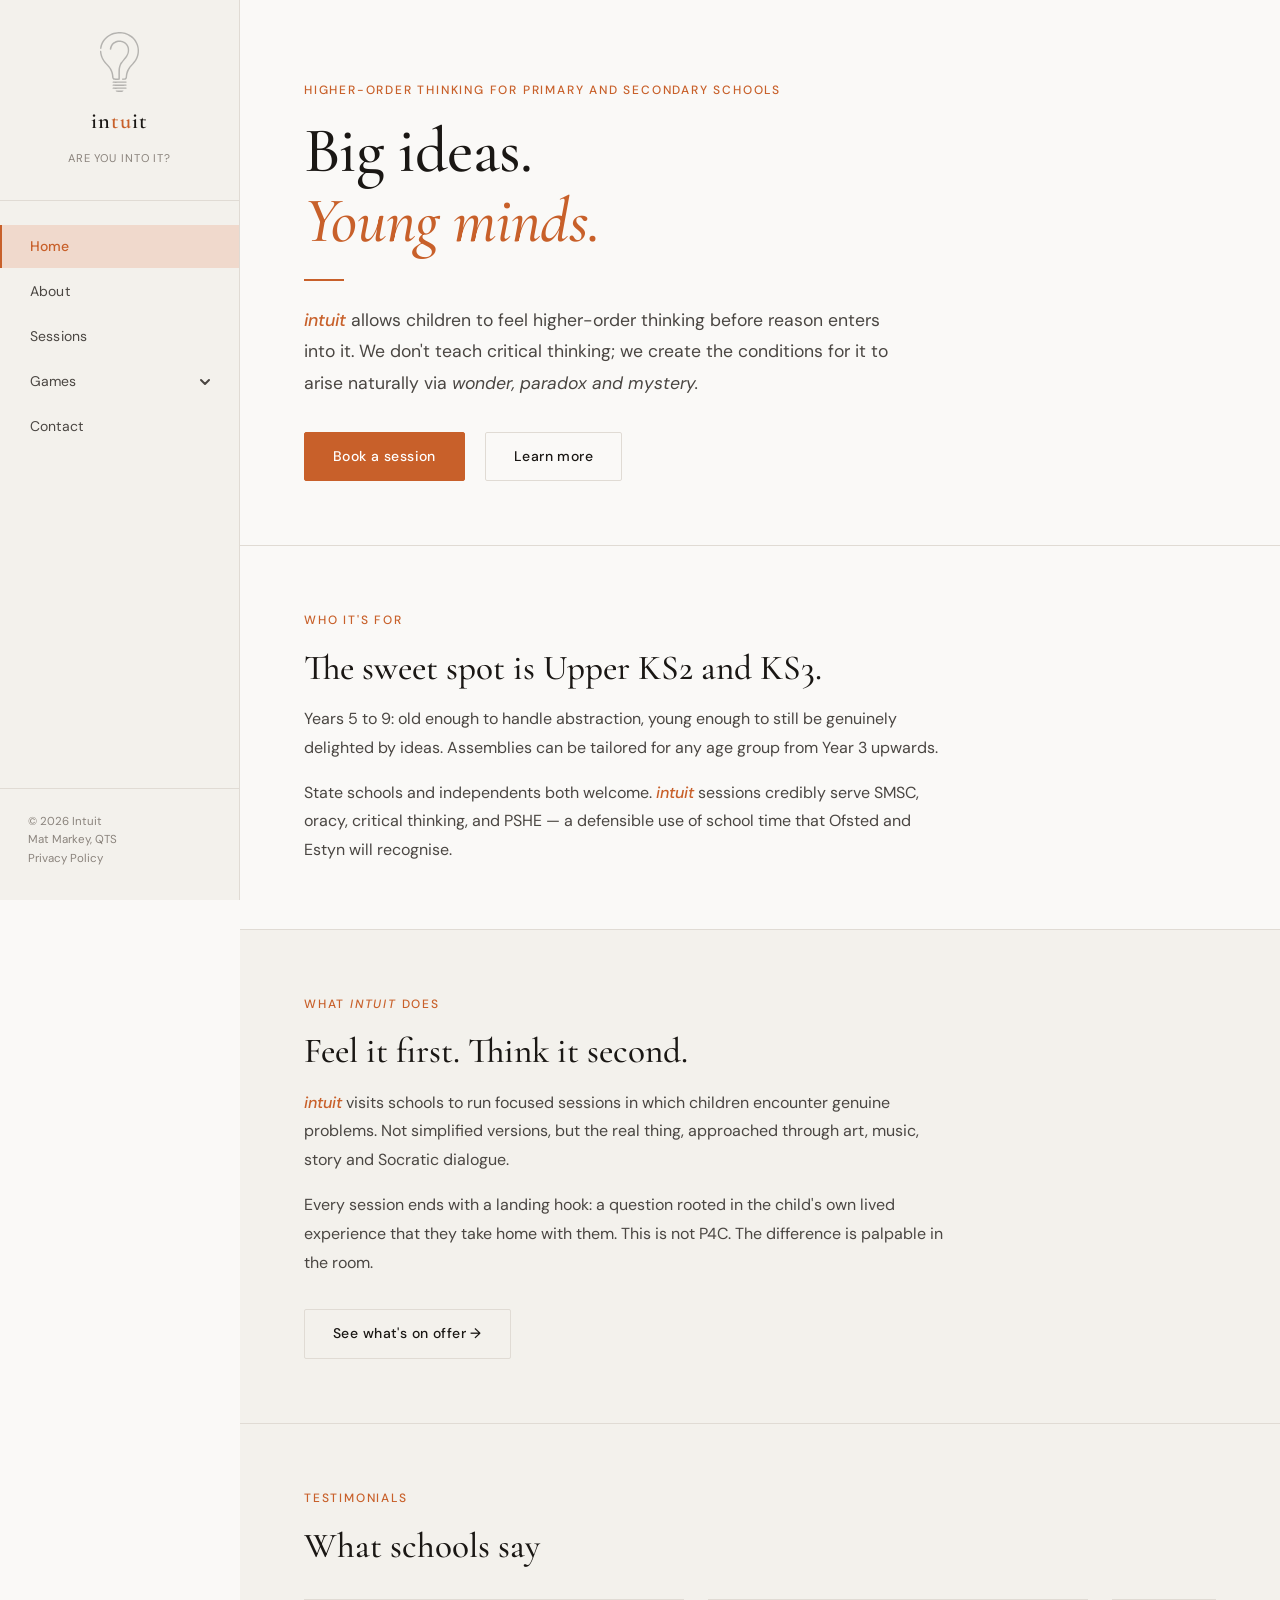
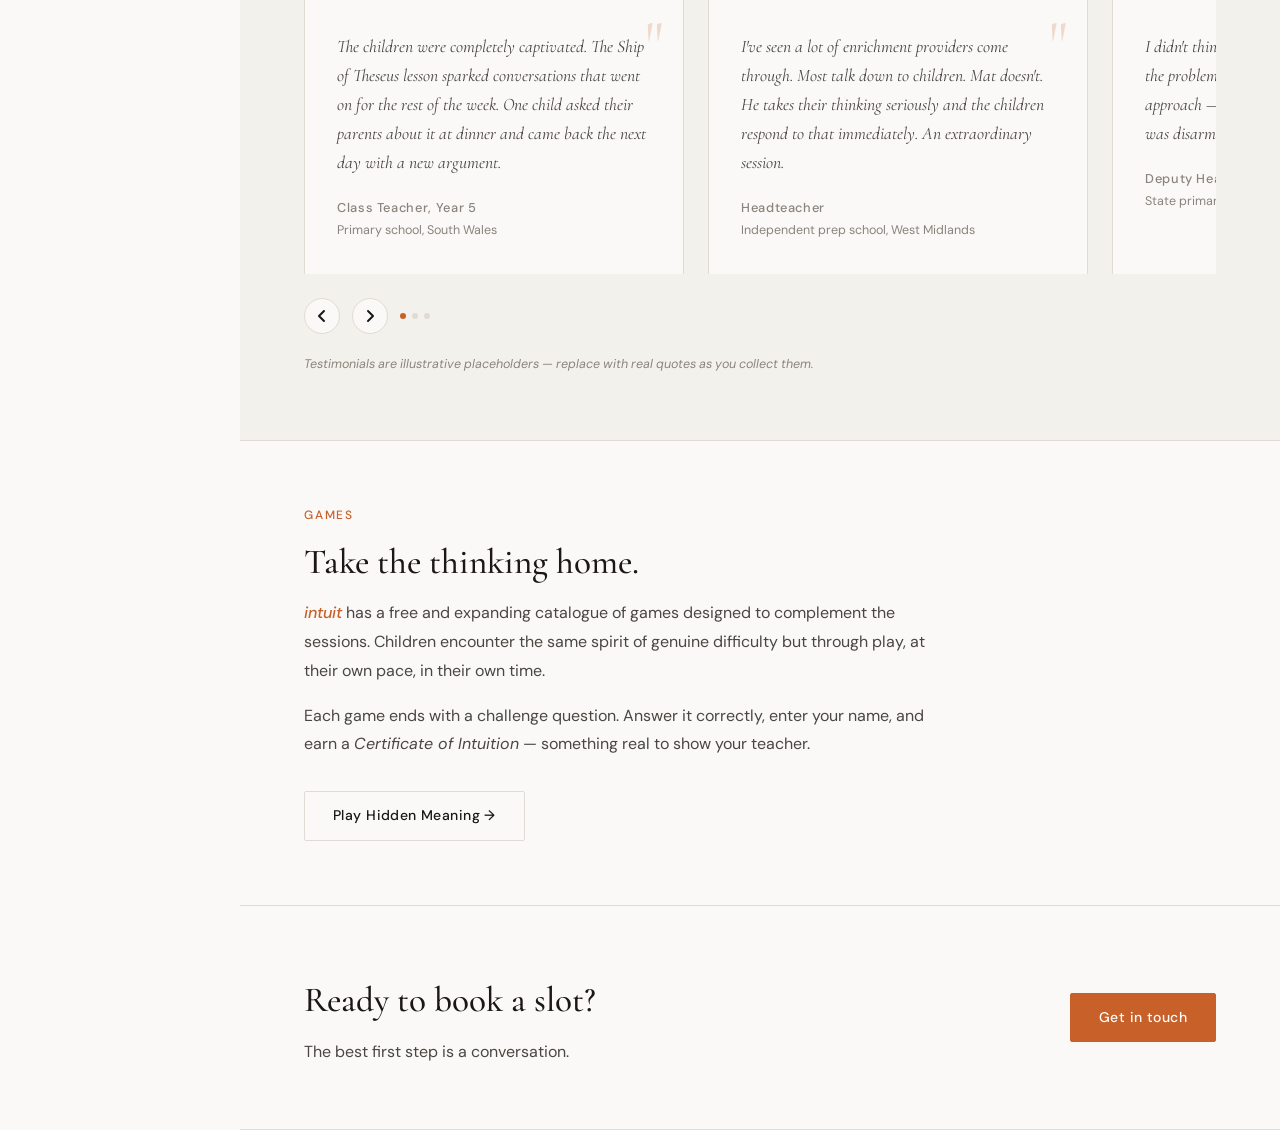
==== index.html @ 4efc1727 "Implement testimonial carousel and contact CTA styles Added styles for testimonial carousel and cont" ====
<!DOCTYPE html>
<html lang="en">
<head>
<meta charset="UTF-8">
<meta name="viewport" content="width=device-width, initial-scale=1.0">
<link rel="icon" type="image/svg+xml" href="/intuit_logo.svg">
<title>Big Ideas for Young Minds</title>
<link rel="stylesheet" href="css/style.css">
<style>
.mobile-header {
  display: none;
  position: fixed;
  top: 0; left: 0; right: 0;
  z-index: 100;
  height: 56px;
  background: var(--paper-warm);
  border-bottom: 1px solid var(--rule);
  align-items: center;
  justify-content: space-between;
  padding: 0 1.25rem;
}
.mobile-header-logo {
  font-family: 'Cormorant Garamond', serif;
  font-size: 1.3rem;
  font-weight: 600;
  color: var(--ink);
  text-decoration: none;
  letter-spacing: 0.04em;
}
.mobile-header-logo span { color: var(--accent); }
.hamburger {
  display: flex;
  flex-direction: column;
  gap: 5px;
  cursor: pointer;
  padding: 4px;
  background: none;
  border: none;
}
.hamburger span {
  display: block;
  width: 22px;
  height: 2px;
  background: var(--ink);
  transition: all 0.25s;
  transform-origin: center;
}
.hamburger.open span:nth-child(1) { transform: translateY(7px) rotate(45deg); }
.hamburger.open span:nth-child(2) { opacity: 0; }
.hamburger.open span:nth-child(3) { transform: translateY(-7px) rotate(-45deg); }
.mobile-nav {
  display: none;
  position: fixed;
  top: 56px; left: 0; right: 0;
  z-index: 99;
  background: var(--paper-warm);
  border-bottom: 1px solid var(--rule);
  flex-direction: column;
  padding: 0.75rem 0;
  box-shadow: 0 4px 12px rgba(0,0,0,0.08);
}
.mobile-nav.open { display: flex; }
.mobile-nav .nav-item { padding: 0.75rem 1.5rem; border-left: none; font-size: 0.95rem; }
.mobile-nav-games-toggle {
  display: flex;
  align-items: center;
  justify-content: space-between;
  padding: 0.75rem 1.5rem;
  font-size: 0.95rem;
  color: var(--ink-soft);
  cursor: pointer;
}
.mobile-nav-games-children { display: none; flex-direction: column; background: rgba(200,96,42,0.04); }
.mobile-nav-games-children.open { display: flex; }
.mobile-nav-games-children .nav-item { padding-left: 2.5rem; font-size: 0.875rem; }

/* TESTIMONIAL CAROUSEL */
.testimonial-carousel-section {
  padding: 4rem;
  background: var(--paper-warm);
  border-bottom: 1px solid var(--rule);
  overflow: hidden;
}
.testimonial-carousel-header { margin-bottom: 2rem; }
.testimonial-track-wrapper {
  overflow: hidden;
  cursor: grab;
  user-select: none;
}
.testimonial-track-wrapper:active { cursor: grabbing; }
.testimonial-track {
  display: flex;
  gap: 1.5rem;
  transition: transform 0.6s ease;
  will-change: transform;
}
.testimonial-card {
  flex: 0 0 380px;
  background: var(--paper);
  border: 1px solid var(--rule);
  padding: 2rem;
  position: relative;
}
.testimonial-card-mark {
  font-family: 'Cormorant Garamond', serif;
  font-size: 4rem;
  line-height: 1;
  color: var(--accent-light);
  position: absolute;
  top: 0.75rem;
  right: 1.25rem;
}
.testimonial-card-quote {
  font-family: 'Cormorant Garamond', serif;
  font-size: 1.1rem;
  font-style: italic;
  line-height: 1.65;
  color: var(--ink-soft);
  margin-bottom: 1.25rem;
}
.testimonial-card-author {
  font-size: 0.8rem;
  font-weight: 500;
  color: var(--ink-muted);
  letter-spacing: 0.05em;
}
.testimonial-card-role {
  font-size: 0.78rem;
  color: var(--ink-muted);
  margin-top: 0.1rem;
}
.testimonial-controls {
  display: flex;
  align-items: center;
  gap: 0.75rem;
  margin-top: 1.5rem;
}
.t-carousel-btn {
  width: 36px;
  height: 36px;
  border: 1px solid var(--rule);
  background: var(--paper);
  border-radius: 50%;
  display: flex;
  align-items: center;
  justify-content: center;
  cursor: pointer;
  transition: all 0.15s;
}
.t-carousel-btn:hover { border-color: var(--accent); background: var(--accent-light); }
.t-carousel-btn svg {
  width: 14px;
  height: 14px;
  stroke: var(--ink);
  fill: none;
  stroke-width: 2;
  stroke-linecap: round;
  stroke-linejoin: round;
}
.t-carousel-dots { display: flex; gap: 6px; }
.t-carousel-dot {
  width: 6px;
  height: 6px;
  border-radius: 50%;
  background: var(--rule);
  transition: background 0.2s;
  cursor: pointer;
}
.t-carousel-dot.active { background: var(--accent); }
.testimonial-placeholder-note {
  margin-top: 1.25rem;
  font-size: 0.78rem;
  color: var(--ink-muted);
  font-style: italic;
}

/* CONTACT CTA */
.contact-cta {
  padding: 4rem;
  border-bottom: 1px solid var(--rule);
  display: flex;
  align-items: center;
  justify-content: space-between;
  gap: 2rem;
  flex-wrap: wrap;
}
.contact-cta-text h2 {
  font-family: 'Cormorant Garamond', serif;
  font-size: clamp(1.6rem, 3vw, 2.2rem);
  font-weight: 500;
  color: var(--ink);
  margin-bottom: 0.5rem;
}
.contact-cta-text p { font-size: 1rem; color: var(--ink-soft); }

@media (max-width: 768px) {
  .mobile-header { display: flex; }
  .main { padding-top: 56px; }
  .testimonial-carousel-section { padding: 2.5rem 1.5rem; }
  .testimonial-card { flex: 0 0 280px; }
  .contact-cta { padding: 2.5rem 1.5rem; flex-direction: column; align-items: flex-start; }
}
</style>
</head>
<body>

<div class="mobile-header">
  <a href="index.html" class="mobile-header-logo">in<span>tu</span>it</a>
  <button class="hamburger" id="hamburger" aria-label="Menu">
    <span></span><span></span><span></span>
  </button>
</div>

<nav class="mobile-nav" id="mobile-nav">
  <a href="index.html" class="nav-item active">Home</a>
  <a href="about.html" class="nav-item">About</a>
  <a href="sessions.html" class="nav-item">Sessions</a>
  <div class="mobile-nav-games-toggle" onclick="toggleMobileGames(this)">
    <span>Games</span>
    <svg class="nav-games-arrow" viewBox="0 0 12 12" style="width:12px;height:12px;stroke:currentColor;fill:none;stroke-width:2;stroke-linecap:round;stroke-linejoin:round;"><polyline points="2,4 6,8 10,4"/></svg>
  </div>
  <div class="mobile-nav-games-children">
    <a href="games/hidden-meaning.html" class="nav-item">Hidden Meaning</a>
  </div>
  <a href="contact.html" class="nav-item">Contact</a>
</nav>

<aside class="sidebar">
  <a href="index.html" class="sidebar-logo">
    <img src="intuit_logo.svg" alt="Intuit logo">
    <span class="sidebar-logo-text">in<span>tu</span>it</span>
    <span class="sidebar-tagline">Are you into it?</span>
  </a>
  <nav class="sidebar-nav">
    <a href="index.html" class="nav-item active">Home</a>
    <a href="about.html" class="nav-item">About</a>
    <a href="sessions.html" class="nav-item">Sessions</a>
    <div class="nav-games-toggle" onclick="toggleGames(this)">
      <span>Games</span>
      <svg class="nav-games-arrow" viewBox="0 0 12 12"><polyline points="2,4 6,8 10,4"/></svg>
    </div>
    <div class="nav-games-children">
      <a href="games/hidden-meaning.html" class="nav-item">Hidden Meaning</a>
    </div>
    <a href="contact.html" class="nav-item">Contact</a>
  </nav>
  <div class="sidebar-footer">
    © 2026 Intuit<br>Mat Markey, QTS<br>
    <a href="/privacy.html" style="color: var(--ink-muted); text-decoration: none;">Privacy Policy</a>
  </div>
</aside>

<main class="main">

  <div class="page-hero">
    <p class="eyebrow fade-up">Higher-Order Thinking for Primary and Secondary Schools</p>
    <h1 class="page-title fade-up delay-1">Big ideas.<br><em>Young minds.</em></h1>
    <div class="rule-accent fade-up delay-2"></div>
    <p class="page-intro fade-up delay-2"><span class="brand">intuit</span> allows children to feel higher-order thinking before reason enters into it. We don't teach critical thinking; we create the conditions for it to arise naturally via <em>wonder, paradox and mystery.</em></p>
    <div style="margin-top: 2rem;" class="fade-up delay-3">
      <a href="contact.html" class="btn btn-primary">Book a session</a>
      <a href="about.html" class="btn btn-ghost" style="margin-left: 1rem;">Learn more</a>
    </div>
  </div>

  <div class="section">
    <div class="container">
      <p class="eyebrow">Who it's for</p>
      <h2 class="section-title">The sweet spot is Upper KS2 and KS3.</h2>
      <p class="body-text">Years 5 to 9: old enough to handle abstraction, young enough to still be genuinely delighted by ideas. Assemblies can be tailored for any age group from Year 3 upwards.</p>
      <p class="body-text">State schools and independents both welcome. <span class="brand">intuit</span> sessions credibly serve SMSC, oracy, critical thinking, and PSHE — a defensible use of school time that Ofsted and Estyn will recognise.</p>
    </div>
  </div>

  <div class="section" style="background: var(--paper-warm);  border-bottom: 1px solid var(--rule);">
    <div class="container">
      <p class="eyebrow">What <span class="brand">intuit</span> does</p>
      <h2 class="section-title">Feel it first. Think it second.</h2>
      <p class="body-text"><span class="brand">intuit</span> visits schools to run focused sessions in which children encounter genuine problems. Not simplified versions, but the real thing, approached through art, music, story and Socratic dialogue.</p>
      <p class="body-text">Every session ends with a landing hook: a question rooted in the child's own lived experience that they take home with them. This is not P4C. The difference is palpable in the room.</p>
      <div style="margin-top: 2rem;">
        <a href="sessions.html" class="btn btn-ghost">See what's on offer →</a>
      </div>
    </div>
  </div>

  <div class="testimonial-carousel-section">
    <div class="testimonial-carousel-header">
      <p class="eyebrow">Testimonials</p>
      <h2 class="section-title">What schools say</h2>
    </div>
    <div class="testimonial-track-wrapper" id="t-wrapper">
      <div class="testimonial-track" id="t-track">
        <div class="testimonial-card">
          <div class="testimonial-card-mark">"</div>
          <p class="testimonial-card-quote">The children were completely captivated. The Ship of Theseus lesson sparked conversations that went on for the rest of the week. One child asked their parents about it at dinner and came back the next day with a new argument.</p>
          <div class="testimonial-card-author">Class Teacher, Year 5</div>
          <div class="testimonial-card-role">Primary school, South Wales</div>
        </div>
        <div class="testimonial-card">
          <div class="testimonial-card-mark">"</div>
          <p class="testimonial-card-quote">I've seen a lot of enrichment providers come through. Most talk down to children. Mat doesn't. He takes their thinking seriously and the children respond to that immediately. An extraordinary session.</p>
          <div class="testimonial-card-author">Headteacher</div>
          <div class="testimonial-card-role">Independent prep school, West Midlands</div>
        </div>
        <div class="testimonial-card">
          <div class="testimonial-card-mark">"</div>
          <p class="testimonial-card-quote">I didn't think seven-year-olds could engage with the problem of universals. I was wrong. The approach — starting with chairs, of all things — was disarmingly simple and completely effective.</p>
          <div class="testimonial-card-author">Deputy Head, KS2</div>
          <div class="testimonial-card-role">State primary school, Shropshire</div>
        </div>
      </div>
    </div>
    <div class="testimonial-controls">
      <button class="t-carousel-btn" id="t-prev" aria-label="Previous">
        <svg viewBox="0 0 14 14"><polyline points="9,2 4,7 9,12"/></svg>
      </button>
      <button class="t-carousel-btn" id="t-next" aria-label="Next">
        <svg viewBox="0 0 14 14"><polyline points="5,2 10,7 5,12"/></svg>
      </button>
      <div class="t-carousel-dots" id="t-dots"></div>
    </div>
    <p class="testimonial-placeholder-note">Testimonials are illustrative placeholders — replace with real quotes as you collect them.</p>
  </div>

  <div class="section">
    <div class="container">
      <p class="eyebrow">Games</p>
      <h2 class="section-title">Take the thinking home.</h2>
      <p class="body-text"><span class="brand">intuit</span> has a free and expanding catalogue of games designed to complement the sessions. Children encounter the same spirit of genuine difficulty but through play, at their own pace, in their own time.</p>
      <p class="body-text">Each game ends with a challenge question. Answer it correctly, enter your name, and earn a <em>Certificate of Intuition</em> — something real to show your teacher.</p>
      <div style="margin-top: 2rem;">
        <a href="games/hidden-meaning.html" class="btn btn-ghost">Play Hidden Meaning →</a>
      </div>
    </div>
  </div>

  <div class="contact-cta">
    <div class="contact-cta-text">
      <h2>Ready to book a slot?</h2>
      <p>The best first step is a conversation.</p>
    </div>
    <a href="contact.html" class="btn btn-primary">Get in touch</a>
  </div>

</main>

<script>
function toggleGames(el) {
  el.classList.toggle('open');
  el.nextElementSibling.classList.toggle('open');
}

const hamburger = document.getElementById('hamburger');
const mobileNav = document.getElementById('mobile-nav');
hamburger.addEventListener('click', () => {
  hamburger.classList.toggle('open');
  mobileNav.classList.toggle('open');
});

function toggleMobileGames(el) {
  el.nextElementSibling.classList.toggle('open');
  el.querySelector('.nav-games-arrow').style.transform =
    el.nextElementSibling.classList.contains('open') ? 'rotate(180deg)' : '';
}

const tTrack = document.getElementById('t-track');
const tWrapper = document.getElementById('t-wrapper');
const tPrev = document.getElementById('t-prev');
const tNext = document.getElementById('t-next');
const tDotsContainer = document.getElementById('t-dots');
const tCards = tTrack.querySelectorAll('.testimonial-card');
const tTotal = tCards.length;
let tCurrent = 0;
let autoTimer = null;

tCards.forEach((_, i) => {
  const dot = document.createElement('div');
  dot.className = 't-carousel-dot' + (i === 0 ? ' active' : '');
  dot.addEventListener('click', () => { tGoTo(i); resetAuto(); });
  tDotsContainer.appendChild(dot);
});

function tGetWidth() { return tCards[0].offsetWidth + 24; }

function tGoTo(index) {
  tCurrent = (index + tTotal) % tTotal;
  tTrack.style.transform = `translateX(-${tCurrent * tGetWidth()}px)`;
  tDotsContainer.querySelectorAll('.t-carousel-dot').forEach((d, i) => {
    d.classList.toggle('active', i === tCurrent);
  });
}

function resetAuto() {
  clearInterval(autoTimer);
  autoTimer = setInterval(() => tGoTo(tCurrent + 1), 5500);
}

tPrev.addEventListener('click', () => { tGoTo(tCurrent - 1); resetAuto(); });
tNext.addEventListener('click', () => { tGoTo(tCurrent + 1); resetAuto(); });
tWrapper.addEventListener('mouseenter', () => clearInterval(autoTimer));
tWrapper.addEventListener('mouseleave', () => resetAuto());

let tTouchStart = null;
tWrapper.addEventListener('touchstart', e => { tTouchStart = e.touches[0].clientX; });
tWrapper.addEventListener('touchend', e => {
  if (tTouchStart === null) return;
  const delta = tTouchStart - e.changedTouches[0].clientX;
  if (Math.abs(delta) > 50) { tGoTo(delta > 0 ? tCurrent + 1 : tCurrent - 1); resetAuto(); }
  tTouchStart = null;
});

tGoTo(0);
resetAuto();
</script>
</body>
</html>
---- css/style.css ----
@import url('https://fonts.googleapis.com/css2?family=Cormorant+Garamond:ital,wght@0,400;0,500;0,600;1,400;1,500&family=DM+Sans:wght@300;400;500&display=swap');

:root {
  --ink: #1a1714;
  --ink-soft: #4a4642;
  --ink-muted: #8a837c;
  --paper: #faf9f7;
  --paper-warm: #f3f1ec;
  --accent: #c8602a;
  --accent-light: #f0d9cc;
  --accent-dark: #8f3f18;
  --rule: #e0dbd4;
  --sidebar-w: 240px;
}

*, *::before, *::after { box-sizing: border-box; margin: 0; padding: 0; }
html { scroll-behavior: smooth; }

body {
  font-family: 'DM Sans', sans-serif;
  background: var(--paper);
  color: var(--ink);
  font-size: 16px;
  line-height: 1.7;
  -webkit-font-smoothing: antialiased;
  display: flex;
  min-height: 100vh;
}

/* ── SIDEBAR ── */
.sidebar {
  width: var(--sidebar-w);
  min-height: 100vh;
  background: var(--paper-warm);
  border-right: 1px solid var(--rule);
  display: flex;
  flex-direction: column;
  position: fixed;
  top: 0; left: 0; bottom: 0;
  z-index: 10;
  padding: 2rem 0;
}

.sidebar-logo {
  display: flex;
  flex-direction: column;
  align-items: center;
  gap: 0.6rem;
  padding: 0 1.5rem 2rem;
  border-bottom: 1px solid var(--rule);
  text-decoration: none;
}

.sidebar-logo img {
  width: 60px;
  height: 60px;
  object-fit: contain;
  opacity: 0.75;
}

.sidebar-logo-text {
  font-family: 'Cormorant Garamond', serif;
  font-size: 1.4rem;
  font-weight: 600;
  letter-spacing: 0.04em;
  color: var(--ink);
}

.sidebar-logo-text span { color: var(--accent); }

.sidebar-tagline {
  font-size: 0.7rem;
  letter-spacing: 0.08em;
  text-transform: uppercase;
  color: var(--ink-muted);
}

nav.sidebar-nav {
  flex: 1;
  padding: 1.5rem 0;
  display: flex;
  flex-direction: column;
  gap: 0.125rem;
}

.nav-item {
  display: block;
  padding: 0.6rem 1.75rem;
  font-size: 0.875rem;
  font-weight: 400;
  color: var(--ink-soft);
  text-decoration: none;
  letter-spacing: 0.01em;
  border-left: 2px solid transparent;
  transition: all 0.15s;
}

.nav-item:hover {
  color: var(--accent);
  background: var(--accent-light);
  border-left-color: var(--accent);
}

.nav-item.active {
  color: var(--accent);
  font-weight: 500;
  border-left-color: var(--accent);
  background: var(--accent-light);
}

/* Games dropdown */
.nav-games-toggle {
  display: flex;
  align-items: center;
  justify-content: space-between;
  padding: 0.6rem 1.75rem;
  font-size: 0.875rem;
  font-weight: 400;
  color: var(--ink-soft);
  cursor: pointer;
  border-left: 2px solid transparent;
  transition: all 0.15s;
  user-select: none;
}

.nav-games-toggle:hover,
.nav-games-toggle.active {
  color: var(--accent);
  background: var(--accent-light);
  border-left-color: var(--accent);
}

.nav-games-toggle.active { font-weight: 500; }

.nav-games-arrow {
  width: 12px;
  height: 12px;
  stroke: currentColor;
  fill: none;
  stroke-width: 2;
  stroke-linecap: round;
  stroke-linejoin: round;
  transition: transform 0.2s;
  flex-shrink: 0;
}

.nav-games-toggle.open .nav-games-arrow {
  transform: rotate(180deg);
}

.nav-games-children {
  display: none;
  flex-direction: column;
  background: rgba(200,96,42,0.04);
}

.nav-games-children.open { display: flex; }

.nav-games-children .nav-item {
  padding-left: 2.75rem;
  font-size: 0.825rem;
  color: var(--ink-muted);
}

.nav-games-children .nav-item:hover,
.nav-games-children .nav-item.active {
  color: var(--accent);
}

.sidebar-footer {
  padding: 1.5rem 1.75rem 0;
  border-top: 1px solid var(--rule);
  font-size: 0.72rem;
  color: var(--ink-muted);
  line-height: 1.6;
}

/* ── MAIN CONTENT ── */
.main {
  margin-left: var(--sidebar-w);
  flex: 1;
  min-height: 100vh;
}

/* ── PAGE SECTIONS ── */
.page-hero {
  padding: 5rem 4rem 4rem;
  border-bottom: 1px solid var(--rule);
}

.page-body {
  padding: 4rem;
}

.section {
  padding: 4rem;
  border-bottom: 1px solid var(--rule);
}

.section:last-child { border-bottom: none; }

.container { max-width: 760px; }
.container-wide { max-width: 960px; }

/* ── TYPOGRAPHY ── */
.eyebrow {
  font-size: 0.75rem;
  font-weight: 500;
  letter-spacing: 0.15em;
  text-transform: uppercase;
  color: var(--accent);
  margin-bottom: 1rem;
}

.page-title {
  font-family: 'Cormorant Garamond', serif;
  font-size: clamp(2.5rem, 5vw, 4rem);
  font-weight: 500;
  line-height: 1.08;
  letter-spacing: -0.01em;
  color: var(--ink);
  margin-bottom: 1.5rem;
}

.page-title em { font-style: italic; color: var(--accent); }

.page-intro {
  font-size: 1.1rem;
  color: var(--ink-soft);
  line-height: 1.8;
  max-width: 600px;
}

.section-title {
  font-family: 'Cormorant Garamond', serif;
  font-size: clamp(1.6rem, 3vw, 2.2rem);
  font-weight: 500;
  line-height: 1.2;
  color: var(--ink);
  margin-bottom: 1rem;
}

.body-text {
  font-size: 1rem;
  color: var(--ink-soft);
  line-height: 1.8;
  max-width: 640px;
}

.body-text + .body-text { margin-top: 1rem; }

.rule-accent {
  width: 2.5rem;
  height: 2px;
  background: var(--accent);
  margin: 1.5rem 0;
}

.brand {
  font-style: italic;
  font-weight: 500;
  color: var(--accent);
}

/* ── BUTTONS ── */
.btn {
  display: inline-block;
  padding: 0.75rem 1.75rem;
  font-family: 'DM Sans', sans-serif;
  font-size: 0.875rem;
  font-weight: 500;
  letter-spacing: 0.03em;
  text-decoration: none;
  border-radius: 2px;
  transition: all 0.2s;
  cursor: pointer;
  border: none;
}

.btn-primary {
  background: var(--accent);
  color: #fff;
  border: 1px solid var(--accent);
}

.btn-primary:hover { background: var(--accent-dark); border-color: var(--accent-dark); }

.btn-ghost {
  background: transparent;
  color: var(--ink);
  border: 1px solid var(--rule);
}

.btn-ghost:hover { border-color: var(--ink-soft); }

/* ── CARDS ── */
.card-grid {
  display: grid;
  grid-template-columns: repeat(auto-fit, minmax(220px, 1fr));
  gap: 1.5px;
  background: var(--rule);
  border: 1.5px solid var(--rule);
  margin-top: 2.5rem;
}

.card {
  background: var(--paper);
  padding: 1.75rem;
}

.card-number {
  font-family: 'Cormorant Garamond', serif;
  font-size: 2.2rem;
  font-weight: 400;
  color: var(--accent-light);
  line-height: 1;
  margin-bottom: 0.75rem;
}

.card-title {
  font-size: 0.9rem;
  font-weight: 500;
  color: var(--ink);
  margin-bottom: 0.5rem;
}

.card-desc {
  font-size: 0.85rem;
  color: var(--ink-muted);
  line-height: 1.65;
}

/* ── LESSONS ── */
.lesson {
  display: grid;
  grid-template-columns: 64px 1fr;
  gap: 2rem;
  padding: 2.5rem 0;
  border-top: 1px solid var(--rule);
  align-items: start;
}

.lesson:last-child { border-bottom: 1px solid var(--rule); }

.lesson-icon {
  width: 52px;
  height: 52px;
  border-radius: 50%;
  background: var(--accent-light);
  display: flex;
  align-items: center;
  justify-content: center;
  flex-shrink: 0;
}

.lesson-icon svg {
  width: 22px;
  height: 22px;
  stroke: var(--accent);
  fill: none;
  stroke-width: 1.5;
  stroke-linecap: round;
  stroke-linejoin: round;
}

.lesson-subtitle {
  font-size: 0.72rem;
  font-weight: 500;
  letter-spacing: 0.12em;
  text-transform: uppercase;
  color: var(--accent);
  margin-bottom: 0.4rem;
}

.lesson-title {
  font-family: 'Cormorant Garamond', serif;
  font-size: 1.35rem;
  font-weight: 500;
  color: var(--ink);
  margin-bottom: 0.6rem;
}

.lesson-body {
  font-size: 0.95rem;
  color: var(--ink-soft);
  line-height: 1.75;
  max-width: 580px;
}

.lesson-hook {
  margin-top: 0.875rem;
  font-size: 0.875rem;
  color: var(--ink-muted);
  font-style: italic;
}

/* ── TESTIMONIALS ── */
.testimonials-grid {
  display: grid;
  grid-template-columns: repeat(auto-fit, minmax(280px, 1fr));
  gap: 1.5rem;
  margin-top: 2.5rem;
}

.testimonial {
  background: var(--paper-warm);
  border: 1px solid var(--rule);
  padding: 1.75rem;
  position: relative;
}

.testimonial-quote {
  font-family: 'Cormorant Garamond', serif;
  font-size: 1.15rem;
  font-style: italic;
  line-height: 1.6;
  color: var(--ink-soft);
  margin-bottom: 1.25rem;
}

.testimonial-mark {
  font-family: 'Cormorant Garamond', serif;
  font-size: 4rem;
  line-height: 1;
  color: var(--accent-light);
  position: absolute;
  top: 0.75rem;
  right: 1.25rem;
}

.testimonial-author {
  font-size: 0.8rem;
  font-weight: 500;
  color: var(--ink-muted);
  letter-spacing: 0.05em;
}

.testimonial-role {
  font-size: 0.78rem;
  color: var(--ink-muted);
  margin-top: 0.1rem;
}

/* ── CONTACT ── */
.contact-line {
  display: flex;
  flex-direction: column;
  gap: 0.2rem;
  padding: 1.1rem 0;
  border-bottom: 1px solid var(--rule);
}

.contact-line:first-child { border-top: 1px solid var(--rule); }

.contact-key {
  font-size: 0.72rem;
  font-weight: 500;
  letter-spacing: 0.12em;
  text-transform: uppercase;
  color: var(--ink-muted);
}

.contact-val {
  font-size: 0.95rem;
  color: var(--ink);
}

.contact-val a { color: var(--accent); text-decoration: none; }
.contact-val a:hover { text-decoration: underline; }

/* ── GAME EMBED ── */
.game-frame-wrapper {
  border: 1px solid var(--rule);
  background: var(--paper);
  margin-top: 2rem;
}

.game-frame-label {
  display: flex;
  align-items: center;
  justify-content: space-between;
  padding: 0.75rem 1.25rem;
  border-bottom: 1px solid var(--rule);
  background: var(--paper-warm);
}

.game-frame-title {
  font-size: 0.78rem;
  font-weight: 500;
  letter-spacing: 0.1em;
  text-transform: uppercase;
  color: var(--ink-muted);
}

.game-frame-tag {
  font-size: 0.72rem;
  background: var(--accent-light);
  color: var(--accent-dark);
  padding: 0.15rem 0.6rem;
  border-radius: 2px;
  font-weight: 500;
}

.game-frame-wrapper iframe {
  width: 100%;
  height: 640px;
  border: none;
  display: block;
}

/* ── ANIMATIONS ── */
@keyframes fadeUp {
  from { opacity: 0; transform: translateY(20px); }
  to   { opacity: 1; transform: translateY(0); }
}

.fade-up { opacity: 0; animation: fadeUp 0.65s ease forwards; }
.delay-1 { animation-delay: 0.1s; }
.delay-2 { animation-delay: 0.25s; }
.delay-3 { animation-delay: 0.4s; }

/* ── RESPONSIVE ── */
@media (max-width: 768px) {
  :root { --sidebar-w: 0px; }
  .sidebar { display: none; }
  .main { margin-left: 0; }
  .page-hero, .page-body, .section { padding: 2.5rem 1.5rem; }
}
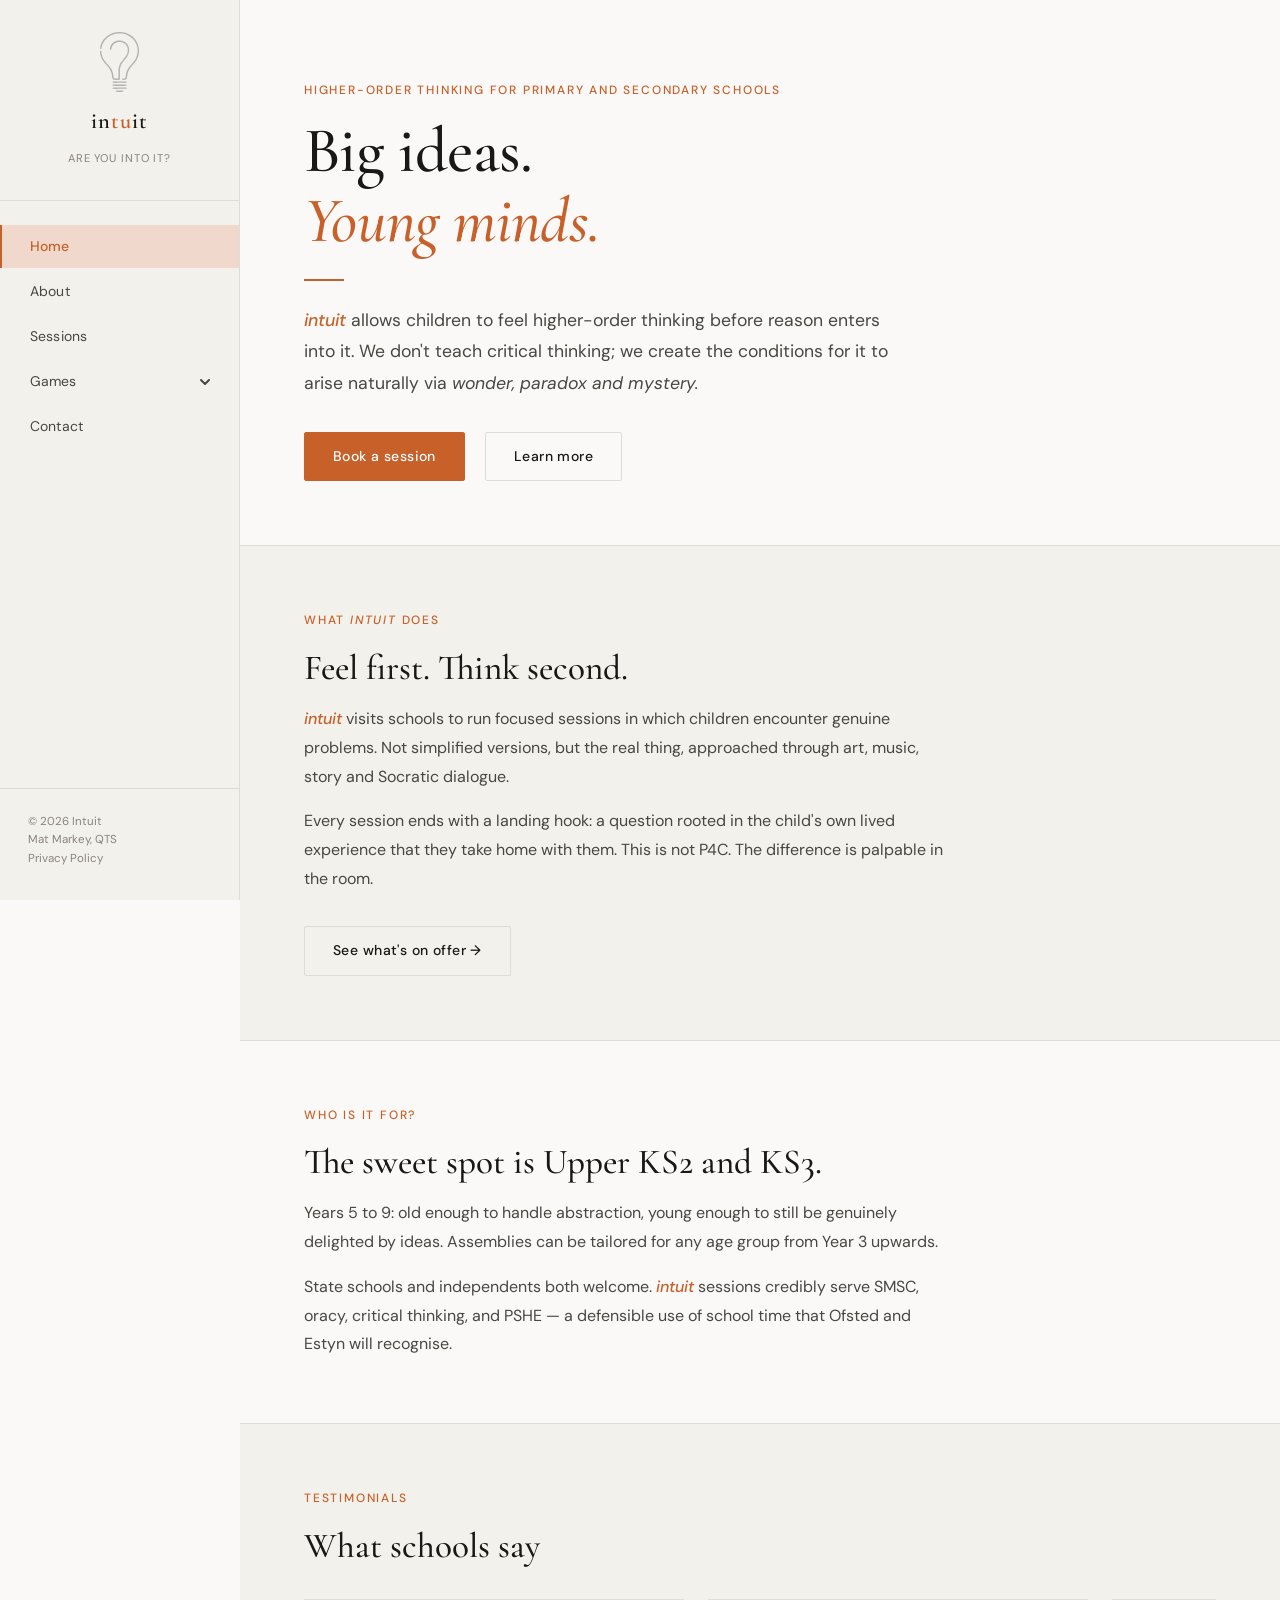
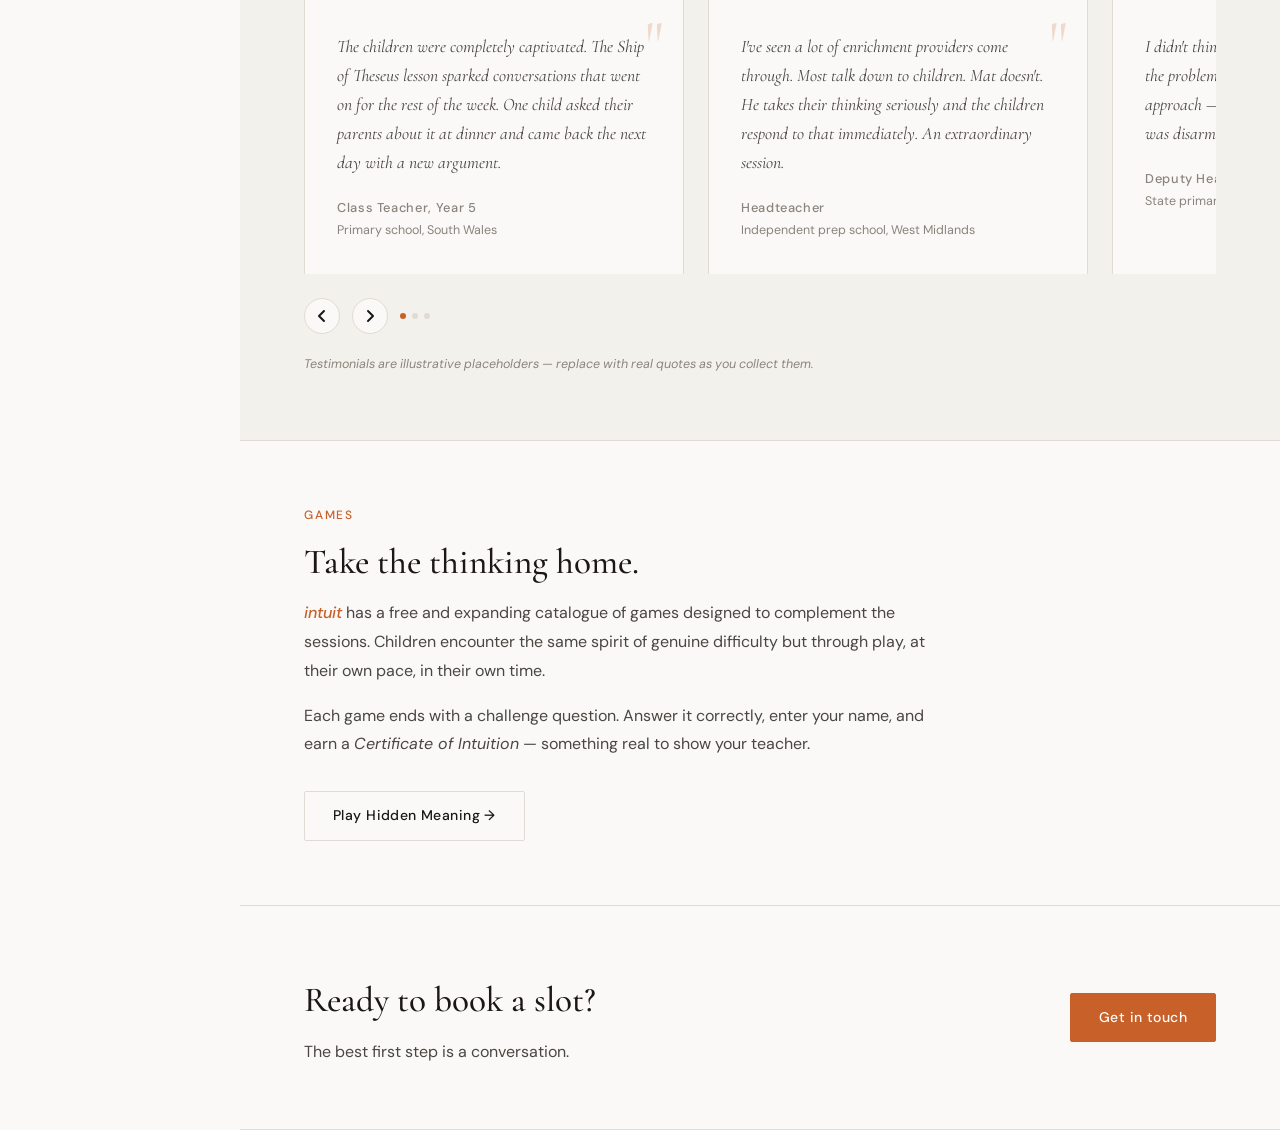
==== commit 88d349b9: "Add section on target audience and educational benefits Added a new section detailing who the sessio" ====
--- a/index.html
+++ b/index.html
@@ -262,25 +262,25 @@
       <a href="about.html" class="btn btn-ghost" style="margin-left: 1rem;">Learn more</a>
     </div>
   </div>
-
-  <div class="section">
-    <div class="container">
-      <p class="eyebrow">Who it's for</p>
-      <h2 class="section-title">The sweet spot is Upper KS2 and KS3.</h2>
-      <p class="body-text">Years 5 to 9: old enough to handle abstraction, young enough to still be genuinely delighted by ideas. Assemblies can be tailored for any age group from Year 3 upwards.</p>
-      <p class="body-text">State schools and independents both welcome. <span class="brand">intuit</span> sessions credibly serve SMSC, oracy, critical thinking, and PSHE — a defensible use of school time that Ofsted and Estyn will recognise.</p>
-    </div>
-  </div>
-
+  
   <div class="section" style="background: var(--paper-warm);  border-bottom: 1px solid var(--rule);">
     <div class="container">
       <p class="eyebrow">What <span class="brand">intuit</span> does</p>
-      <h2 class="section-title">Feel it first. Think it second.</h2>
+      <h2 class="section-title">Feel first. Think second.</h2>
       <p class="body-text"><span class="brand">intuit</span> visits schools to run focused sessions in which children encounter genuine problems. Not simplified versions, but the real thing, approached through art, music, story and Socratic dialogue.</p>
       <p class="body-text">Every session ends with a landing hook: a question rooted in the child's own lived experience that they take home with them. This is not P4C. The difference is palpable in the room.</p>
       <div style="margin-top: 2rem;">
         <a href="sessions.html" class="btn btn-ghost">See what's on offer →</a>
       </div>
+    </div>
+  </div>
+  
+  <div class="section">
+    <div class="container">
+      <p class="eyebrow">Who is it for?</p>
+      <h2 class="section-title">The sweet spot is Upper KS2 and KS3.</h2>
+      <p class="body-text">Years 5 to 9: old enough to handle abstraction, young enough to still be genuinely delighted by ideas. Assemblies can be tailored for any age group from Year 3 upwards.</p>
+      <p class="body-text">State schools and independents both welcome. <span class="brand">intuit</span> sessions credibly serve SMSC, oracy, critical thinking, and PSHE — a defensible use of school time that Ofsted and Estyn will recognise.</p>
     </div>
   </div>
 
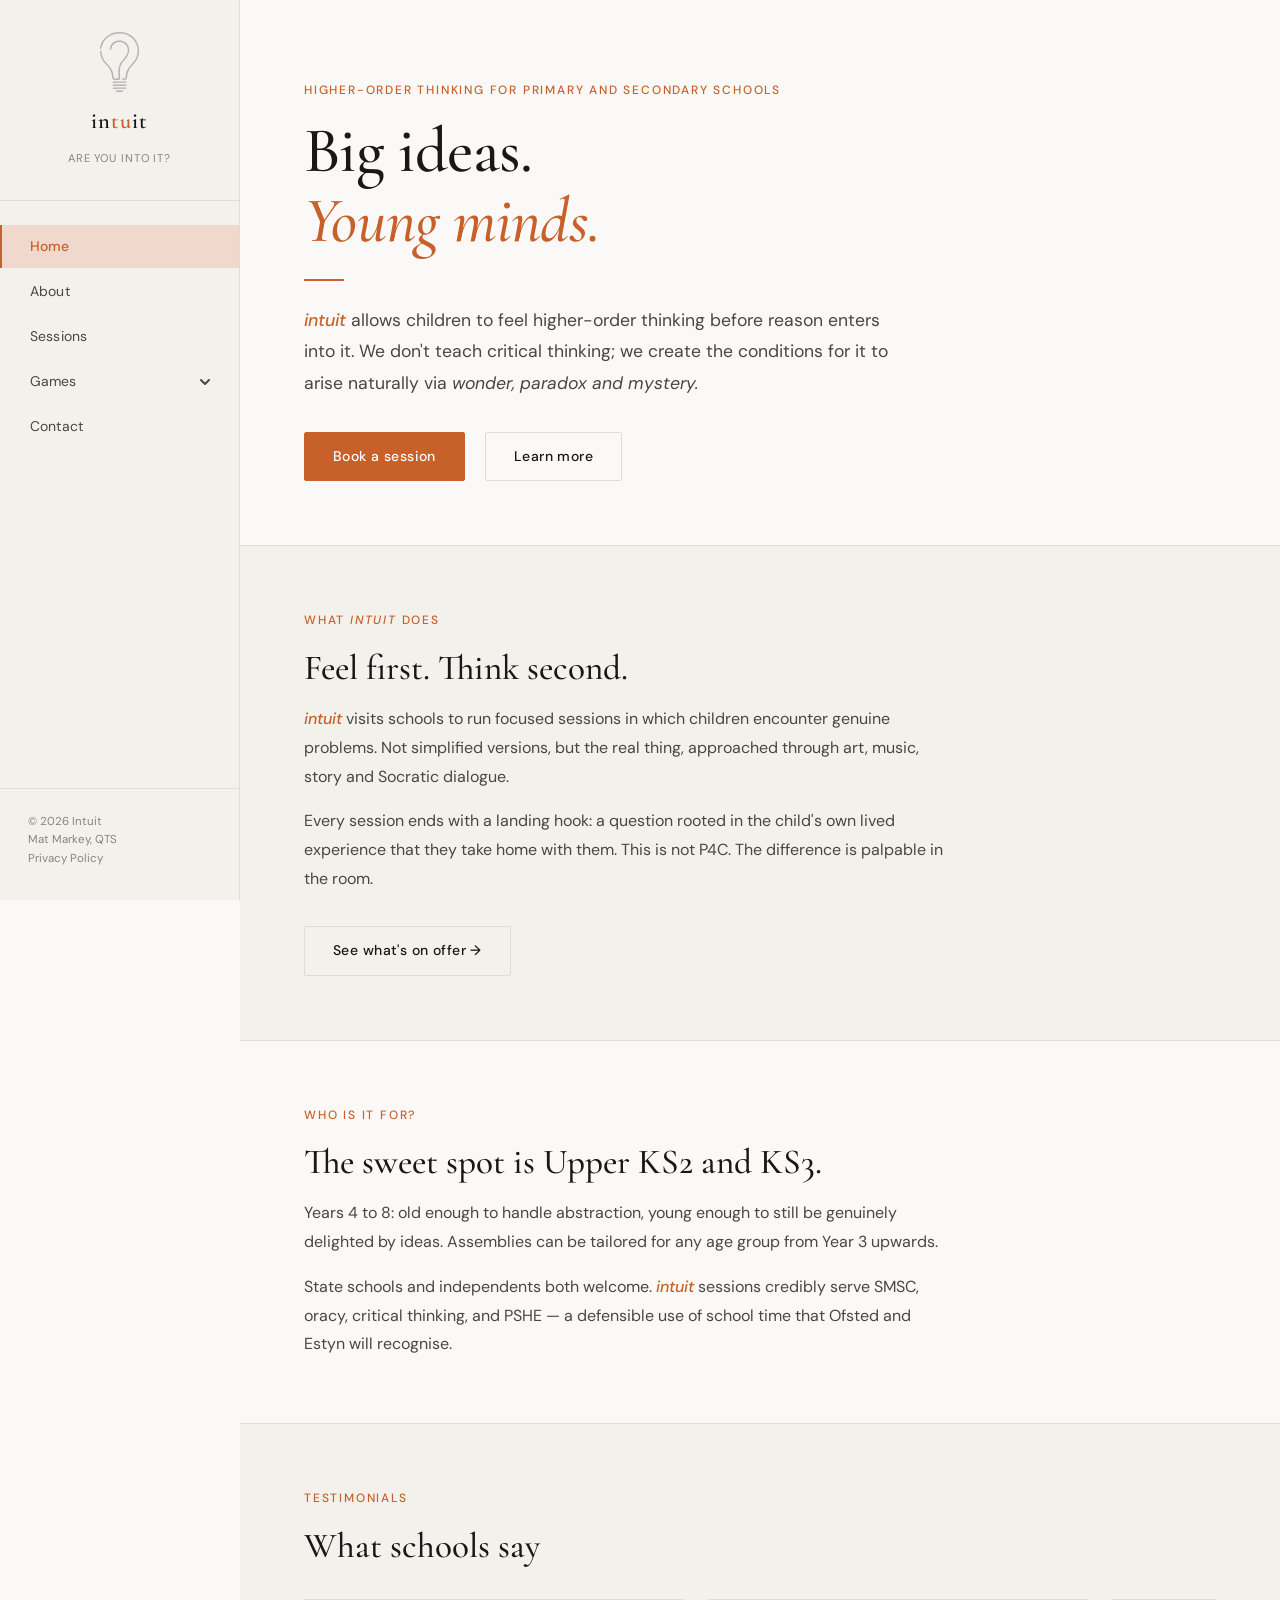
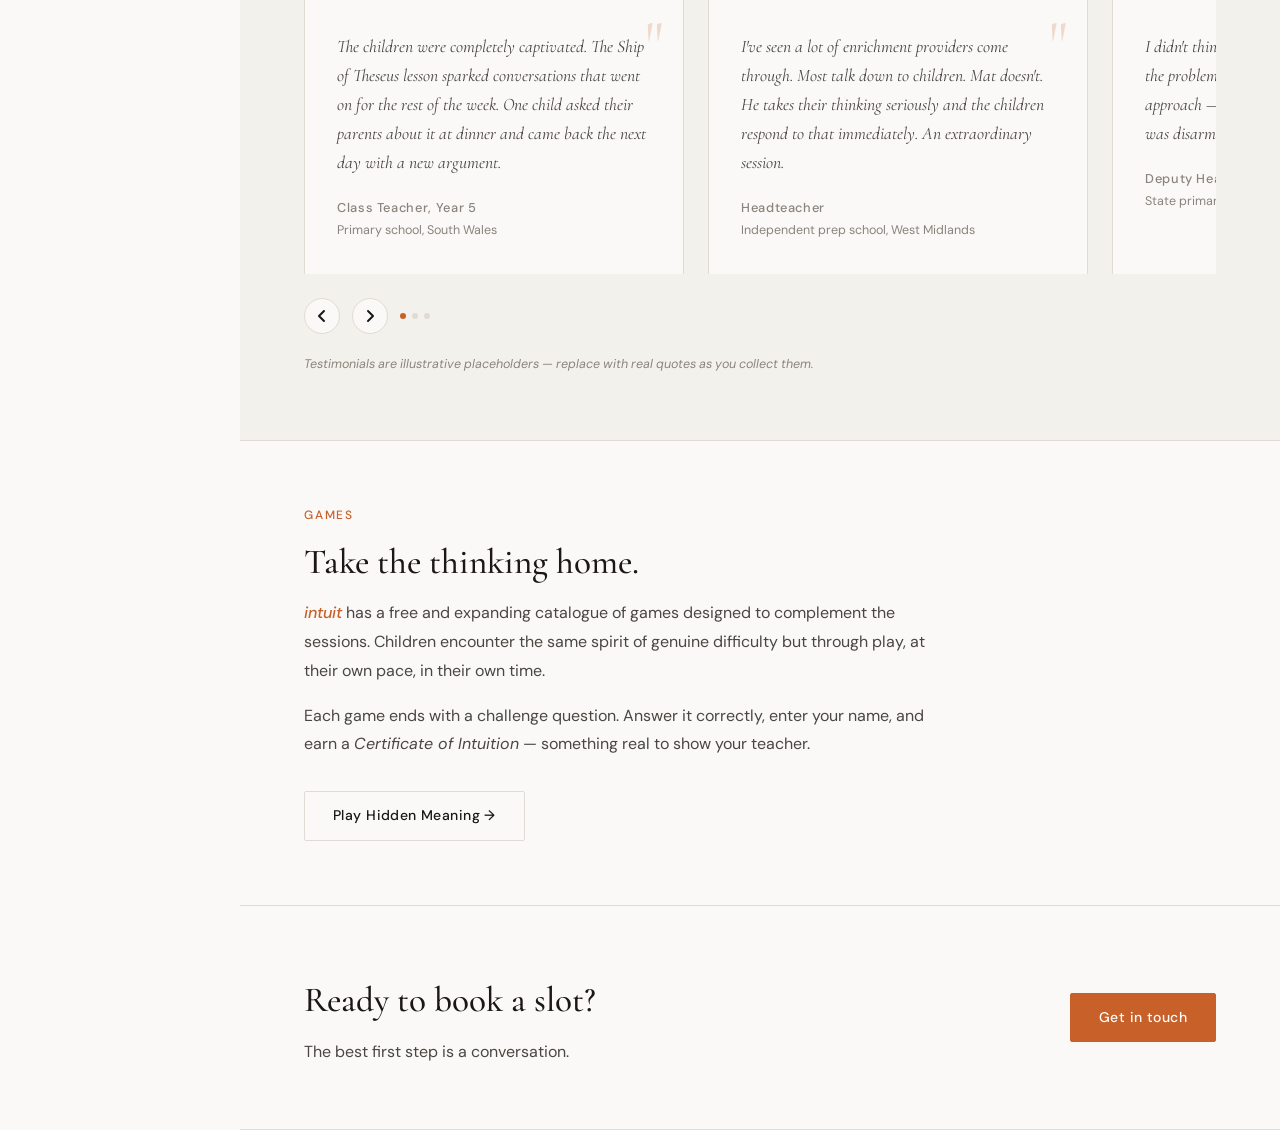
==== commit 21c0a33a: "Fix HTML structure and update text content" ====
--- a/index.html
+++ b/index.html
@@ -262,8 +262,8 @@
       <a href="about.html" class="btn btn-ghost" style="margin-left: 1rem;">Learn more</a>
     </div>
   </div>
-  
-  <div class="section" style="background: var(--paper-warm);  border-bottom: 1px solid var(--rule);">
+
+  <div class="section" style="background: var(--paper-warm); border-bottom: 1px solid var(--rule);">
     <div class="container">
       <p class="eyebrow">What <span class="brand">intuit</span> does</p>
       <h2 class="section-title">Feel first. Think second.</h2>
@@ -274,12 +274,12 @@
       </div>
     </div>
   </div>
-  
+
   <div class="section">
     <div class="container">
       <p class="eyebrow">Who is it for?</p>
       <h2 class="section-title">The sweet spot is Upper KS2 and KS3.</h2>
-      <p class="body-text">Years 5 to 9: old enough to handle abstraction, young enough to still be genuinely delighted by ideas. Assemblies can be tailored for any age group from Year 3 upwards.</p>
+      <p class="body-text">Years 4 to 8: old enough to handle abstraction, young enough to still be genuinely delighted by ideas. Assemblies can be tailored for any age group from Year 3 upwards.</p>
       <p class="body-text">State schools and independents both welcome. <span class="brand">intuit</span> sessions credibly serve SMSC, oracy, critical thinking, and PSHE — a defensible use of school time that Ofsted and Estyn will recognise.</p>
     </div>
   </div>
@@ -372,6 +372,7 @@
 const tCards = tTrack.querySelectorAll('.testimonial-card');
 const tTotal = tCards.length;
 let tCurrent = 0;
+let tDirection = 1;
 let autoTimer = null;
 
 tCards.forEach((_, i) => {
@@ -393,7 +394,11 @@
 
 function resetAuto() {
   clearInterval(autoTimer);
-  autoTimer = setInterval(() => tGoTo(tCurrent + 1), 5500);
+  autoTimer = setInterval(() => {
+    if (tCurrent === tTotal - 1) tDirection = -1;
+    if (tCurrent === 0) tDirection = 1;
+    tGoTo(tCurrent + tDirection);
+  }, 5500);
 }
 
 tPrev.addEventListener('click', () => { tGoTo(tCurrent - 1); resetAuto(); });
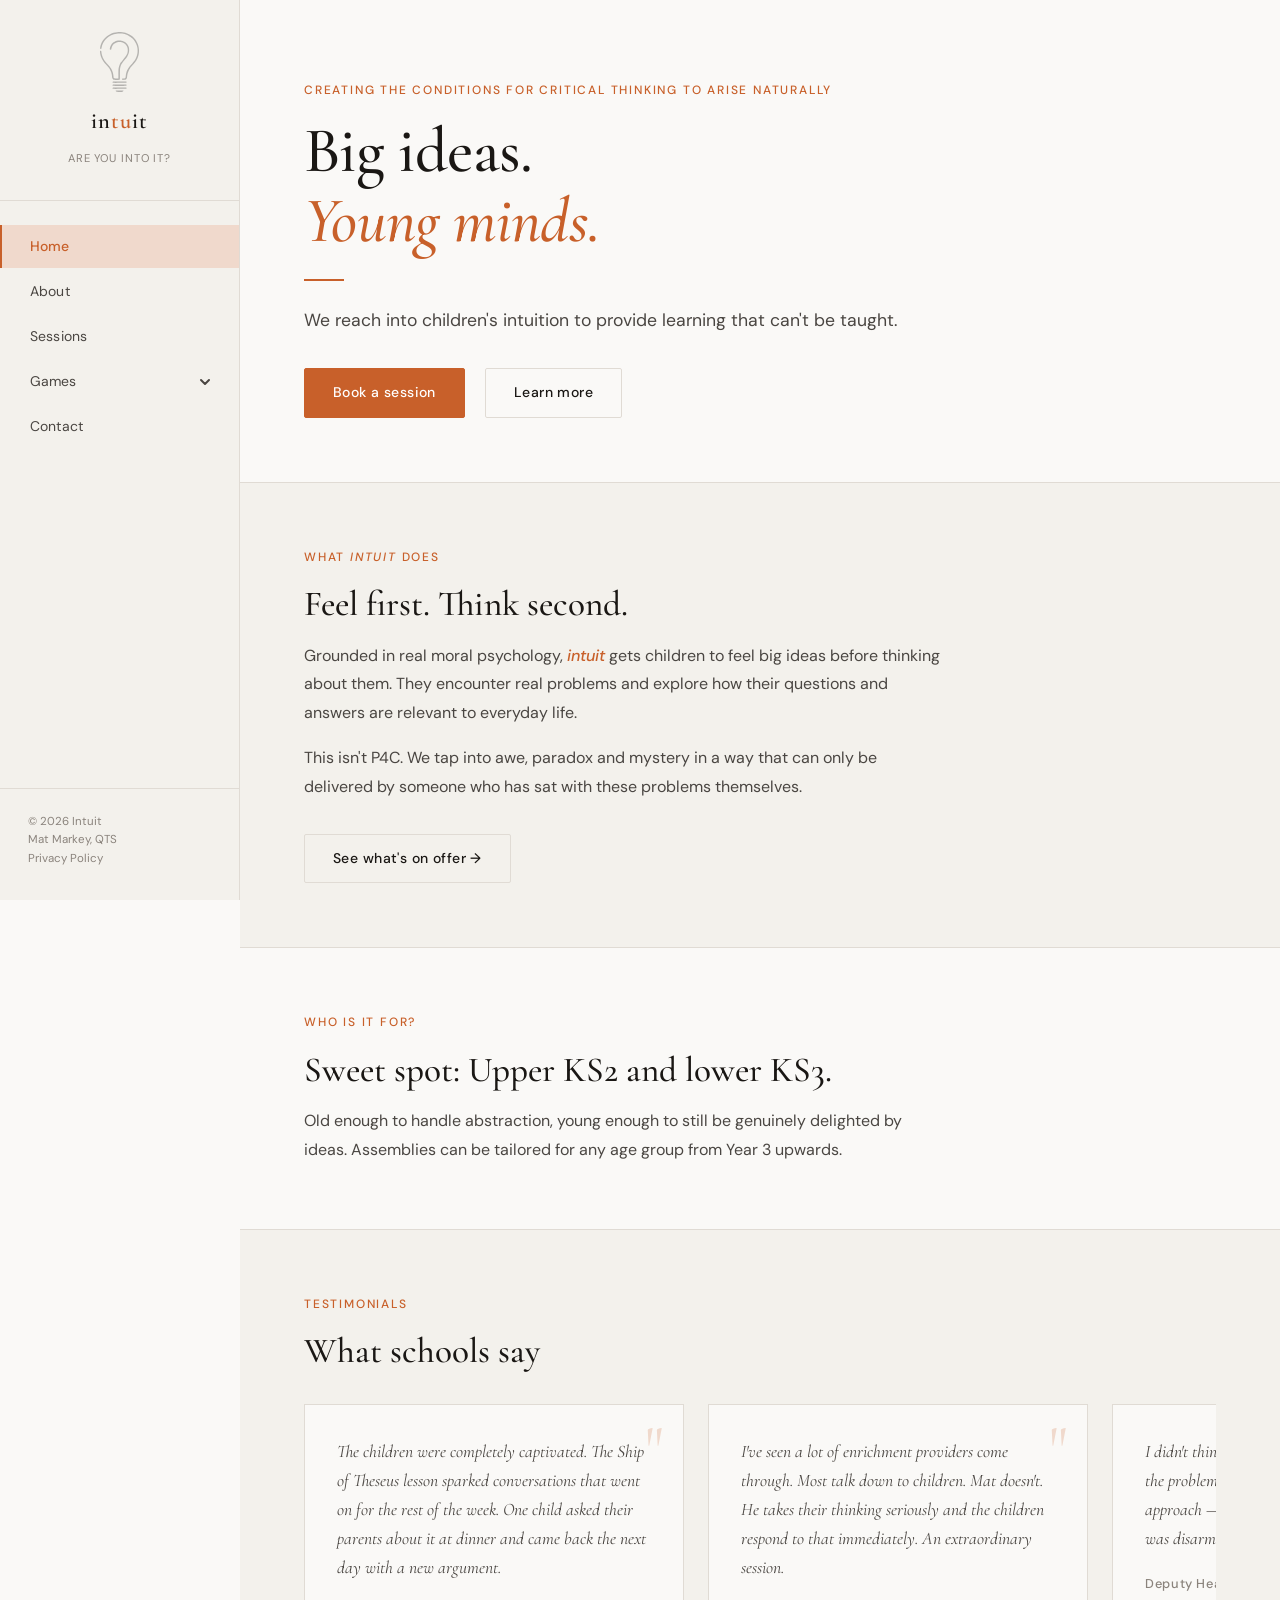
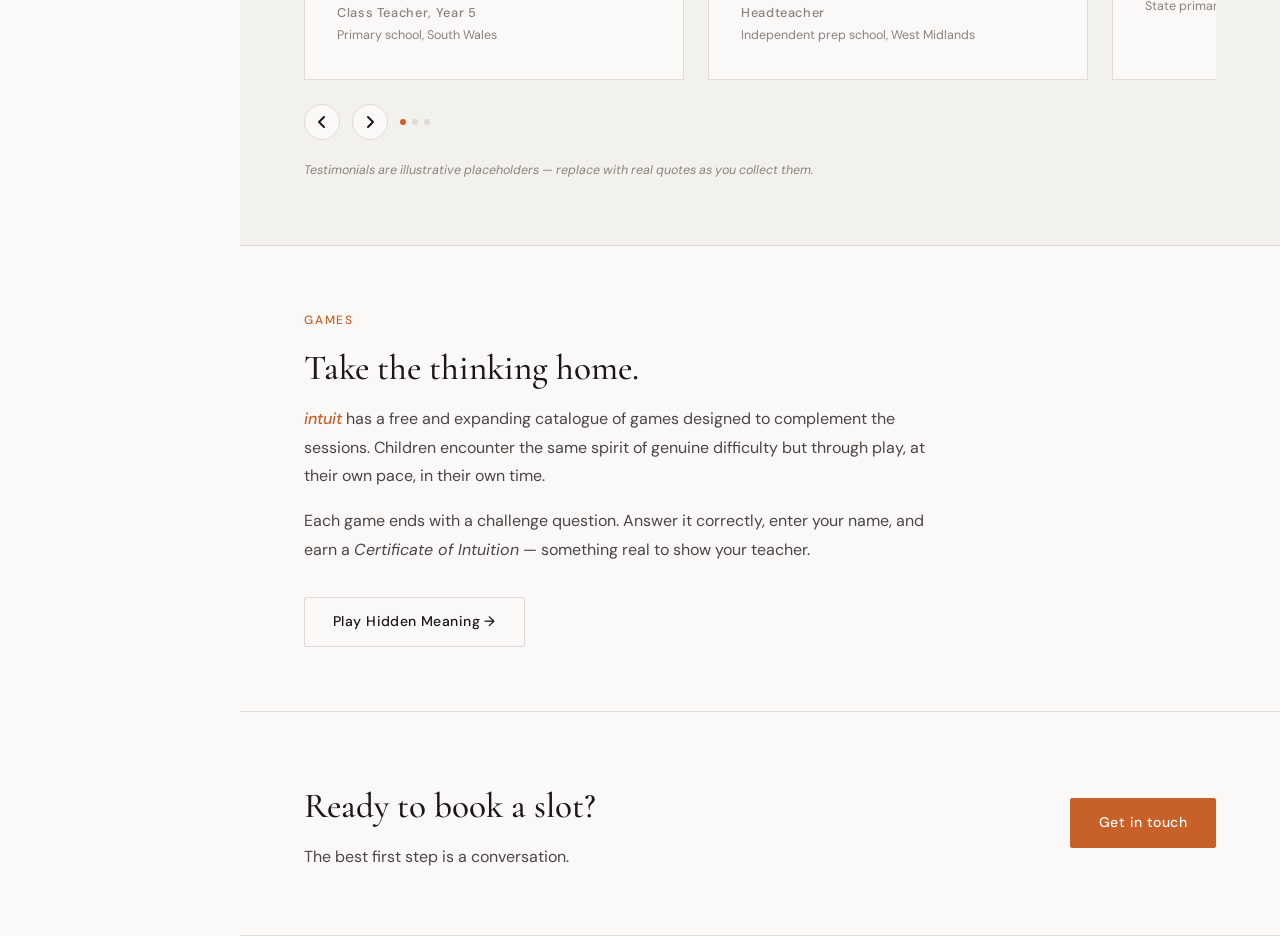
==== commit ee58044d: "Revise content for clarity and engagement" ====
--- a/index.html
+++ b/index.html
@@ -253,10 +253,10 @@
 <main class="main">
 
   <div class="page-hero">
-    <p class="eyebrow fade-up">Higher-Order Thinking for Primary and Secondary Schools</p>
+    <p class="eyebrow fade-up">Creating the conditions for critical thinking to arise naturally</p>
     <h1 class="page-title fade-up delay-1">Big ideas.<br><em>Young minds.</em></h1>
     <div class="rule-accent fade-up delay-2"></div>
-    <p class="page-intro fade-up delay-2"><span class="brand">intuit</span> allows children to feel higher-order thinking before reason enters into it. We don't teach critical thinking; we create the conditions for it to arise naturally via <em>wonder, paradox and mystery.</em></p>
+    <p class="page-intro fade-up delay-2">We reach into children's intuition to provide learning that can't be taught.</p>
     <div style="margin-top: 2rem;" class="fade-up delay-3">
       <a href="contact.html" class="btn btn-primary">Book a session</a>
       <a href="about.html" class="btn btn-ghost" style="margin-left: 1rem;">Learn more</a>
@@ -267,8 +267,8 @@
     <div class="container">
       <p class="eyebrow">What <span class="brand">intuit</span> does</p>
       <h2 class="section-title">Feel first. Think second.</h2>
-      <p class="body-text"><span class="brand">intuit</span> visits schools to run focused sessions in which children encounter genuine problems. Not simplified versions, but the real thing, approached through art, music, story and Socratic dialogue.</p>
-      <p class="body-text">Every session ends with a landing hook: a question rooted in the child's own lived experience that they take home with them. This is not P4C. The difference is palpable in the room.</p>
+      <p class="body-text">Grounded in real moral psychology, <span class="brand">intuit</span> gets children to feel big ideas before thinking about them. They encounter real problems and explore how their questions and answers are relevant to everyday life.</p>
+      <p class="body-text">This isn't P4C. We tap into awe, paradox and mystery in a way that can only be delivered by someone who has sat with these problems themselves.</p>
       <div style="margin-top: 2rem;">
         <a href="sessions.html" class="btn btn-ghost">See what's on offer →</a>
       </div>
@@ -278,9 +278,8 @@
   <div class="section">
     <div class="container">
       <p class="eyebrow">Who is it for?</p>
-      <h2 class="section-title">The sweet spot is Upper KS2 and KS3.</h2>
-      <p class="body-text">Years 4 to 8: old enough to handle abstraction, young enough to still be genuinely delighted by ideas. Assemblies can be tailored for any age group from Year 3 upwards.</p>
-      <p class="body-text">State schools and independents both welcome. <span class="brand">intuit</span> sessions credibly serve SMSC, oracy, critical thinking, and PSHE — a defensible use of school time that Ofsted and Estyn will recognise.</p>
+      <h2 class="section-title">Sweet spot: Upper KS2 and lower KS3.</h2>
+      <p class="body-text">Old enough to handle abstraction, young enough to still be genuinely delighted by ideas. Assemblies can be tailored for any age group from Year 3 upwards.</p>
     </div>
   </div>
 
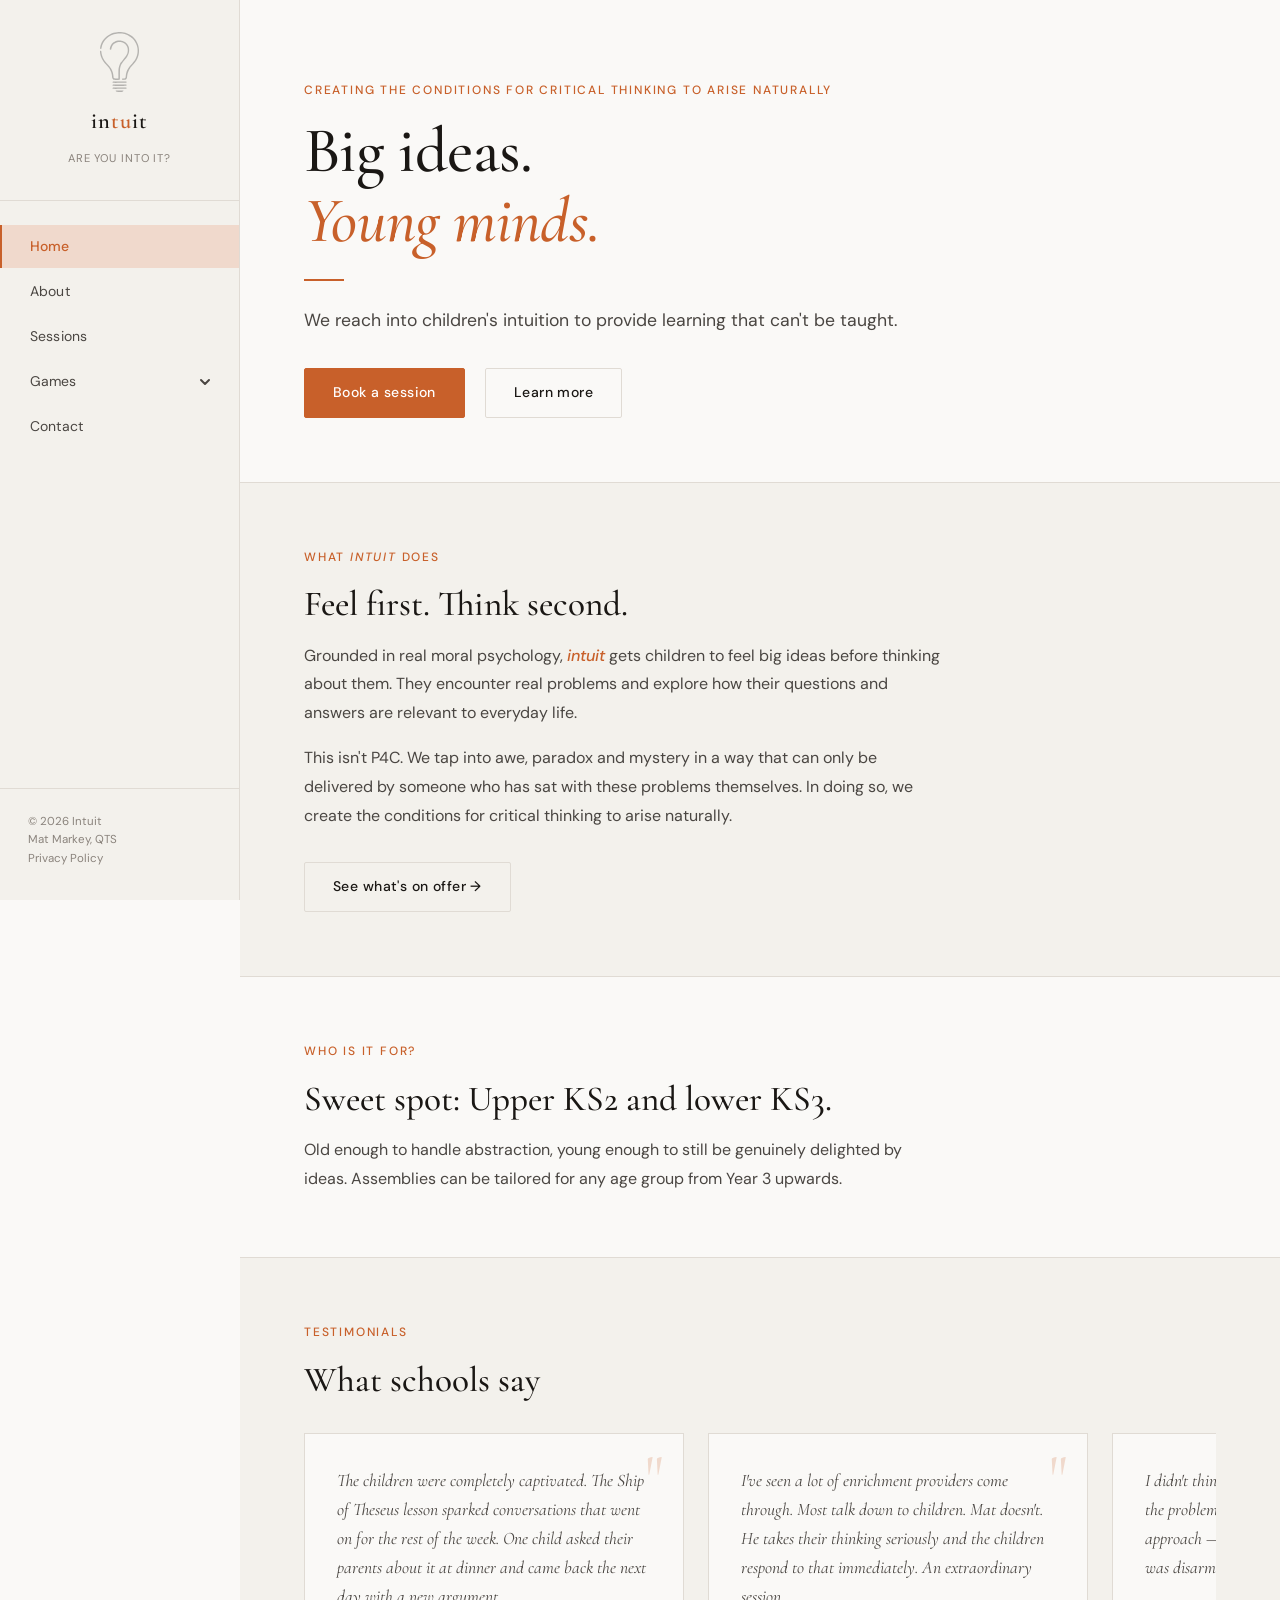
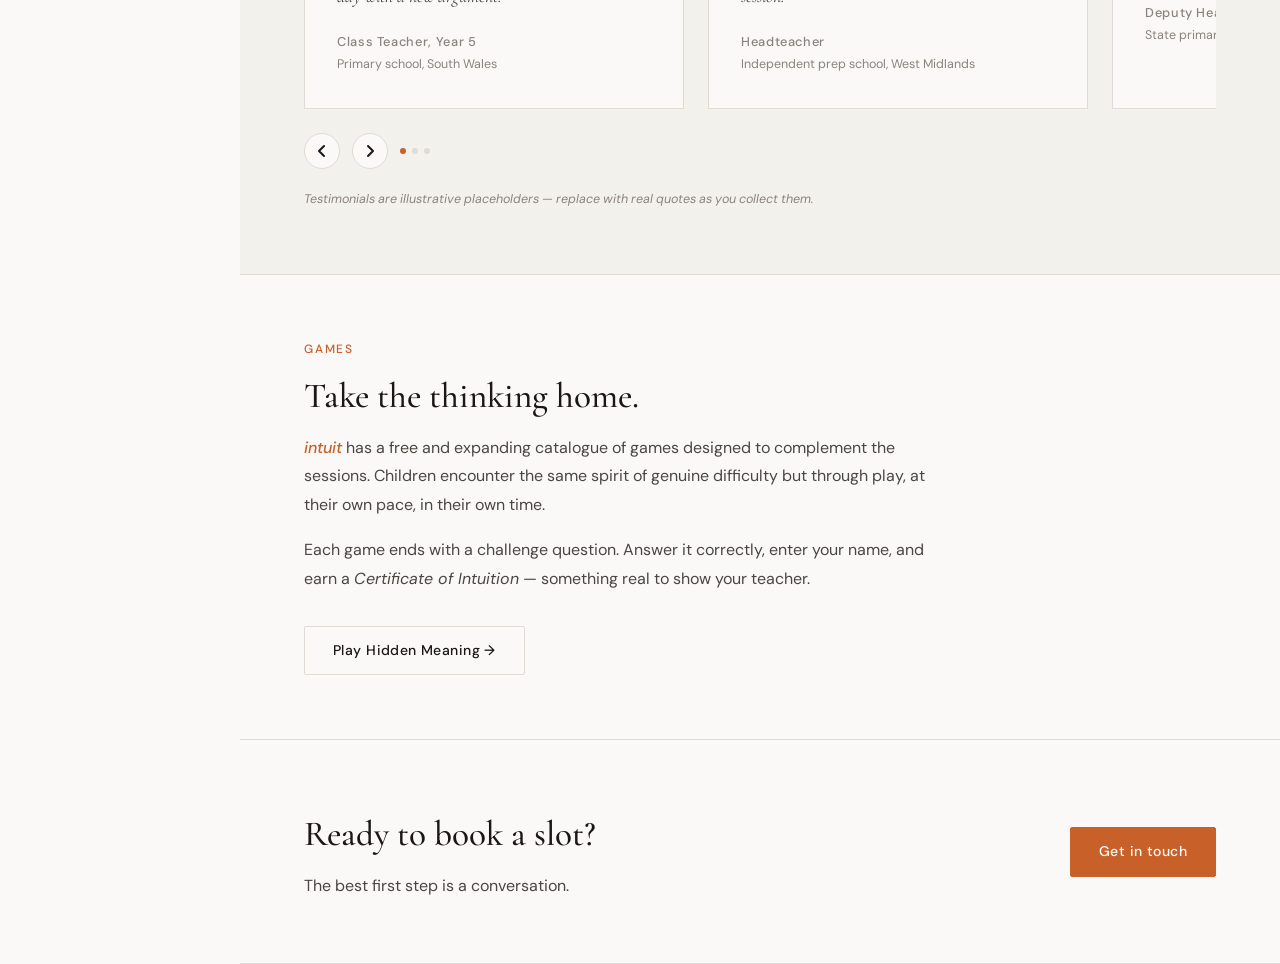
==== commit 0c05e47c: "Update index.html" ====
--- a/index.html
+++ b/index.html
@@ -268,7 +268,7 @@
       <p class="eyebrow">What <span class="brand">intuit</span> does</p>
       <h2 class="section-title">Feel first. Think second.</h2>
       <p class="body-text">Grounded in real moral psychology, <span class="brand">intuit</span> gets children to feel big ideas before thinking about them. They encounter real problems and explore how their questions and answers are relevant to everyday life.</p>
-      <p class="body-text">This isn't P4C. We tap into awe, paradox and mystery in a way that can only be delivered by someone who has sat with these problems themselves.</p>
+      <p class="body-text">This isn't P4C. We tap into awe, paradox and mystery in a way that can only be delivered by someone who has sat with these problems themselves. In doing so, we create the conditions for critical thinking to arise naturally.</p>
       <div style="margin-top: 2rem;">
         <a href="sessions.html" class="btn btn-ghost">See what's on offer →</a>
       </div>
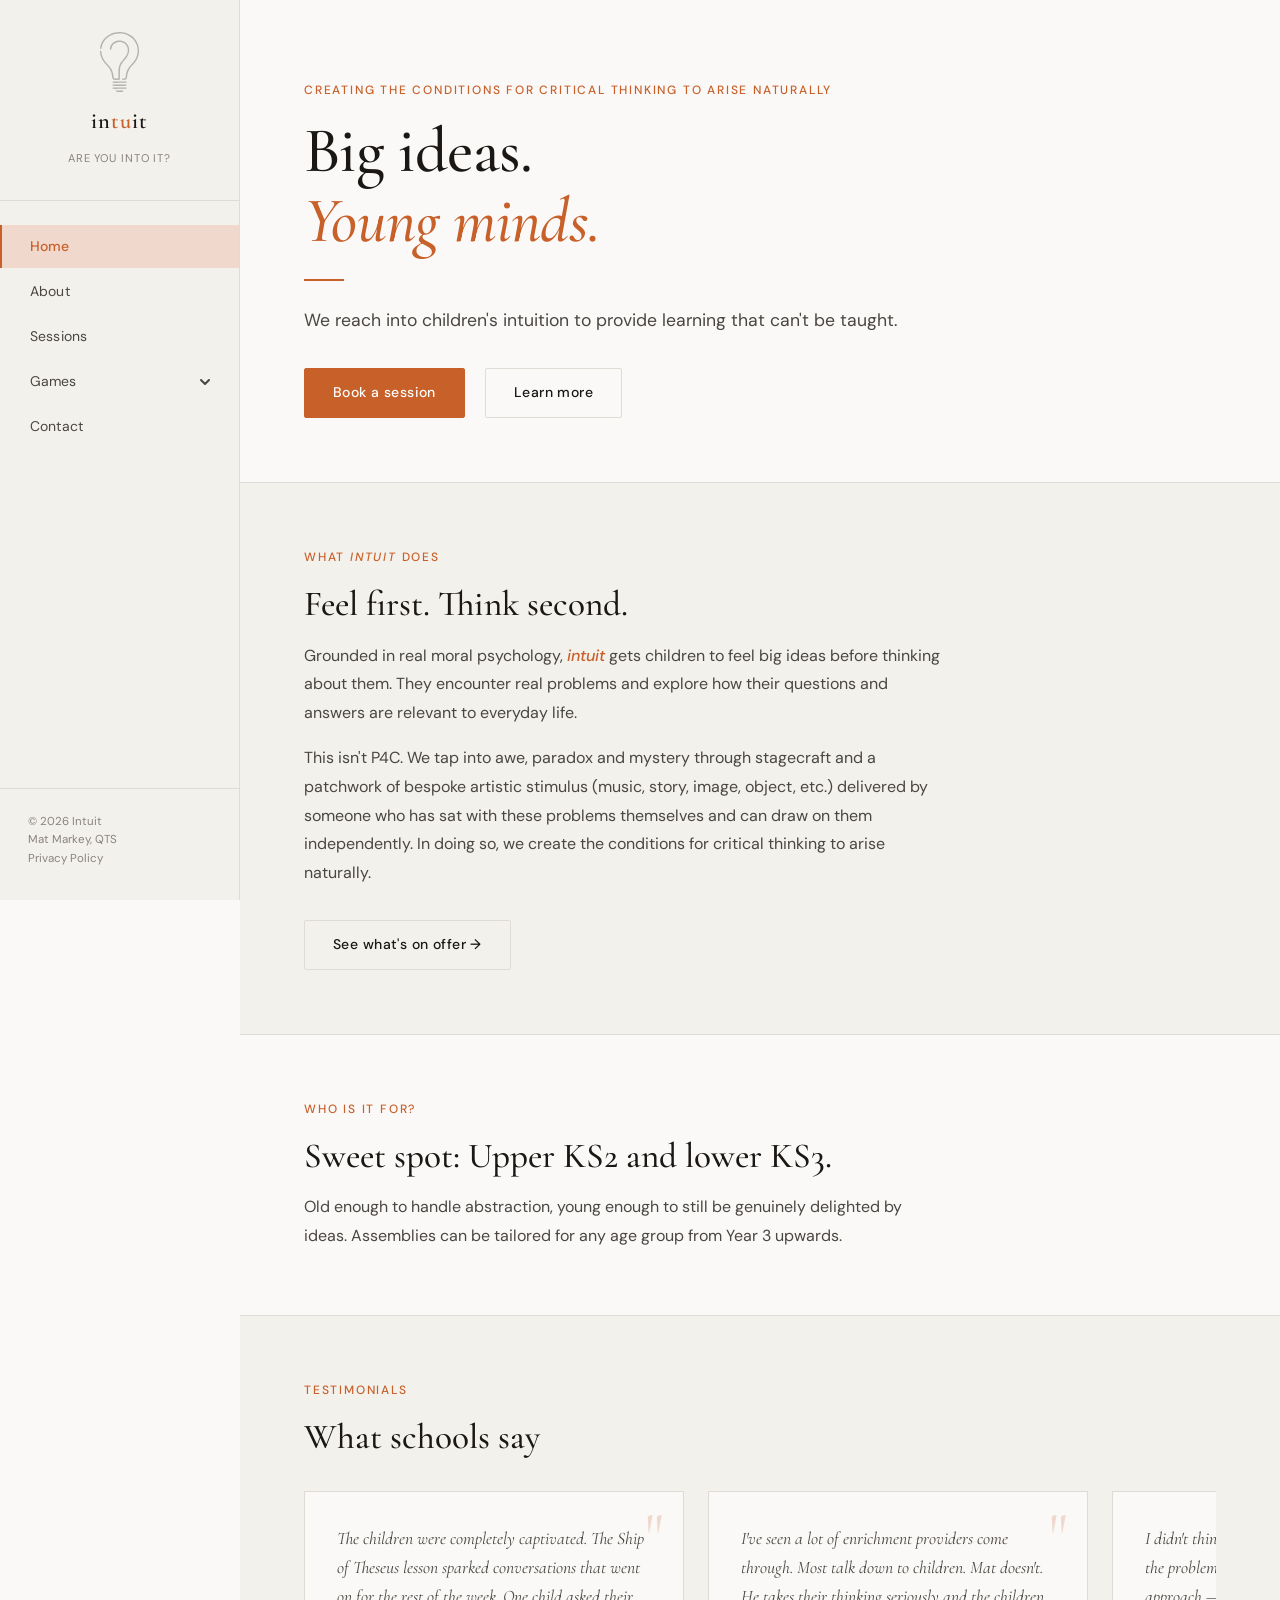
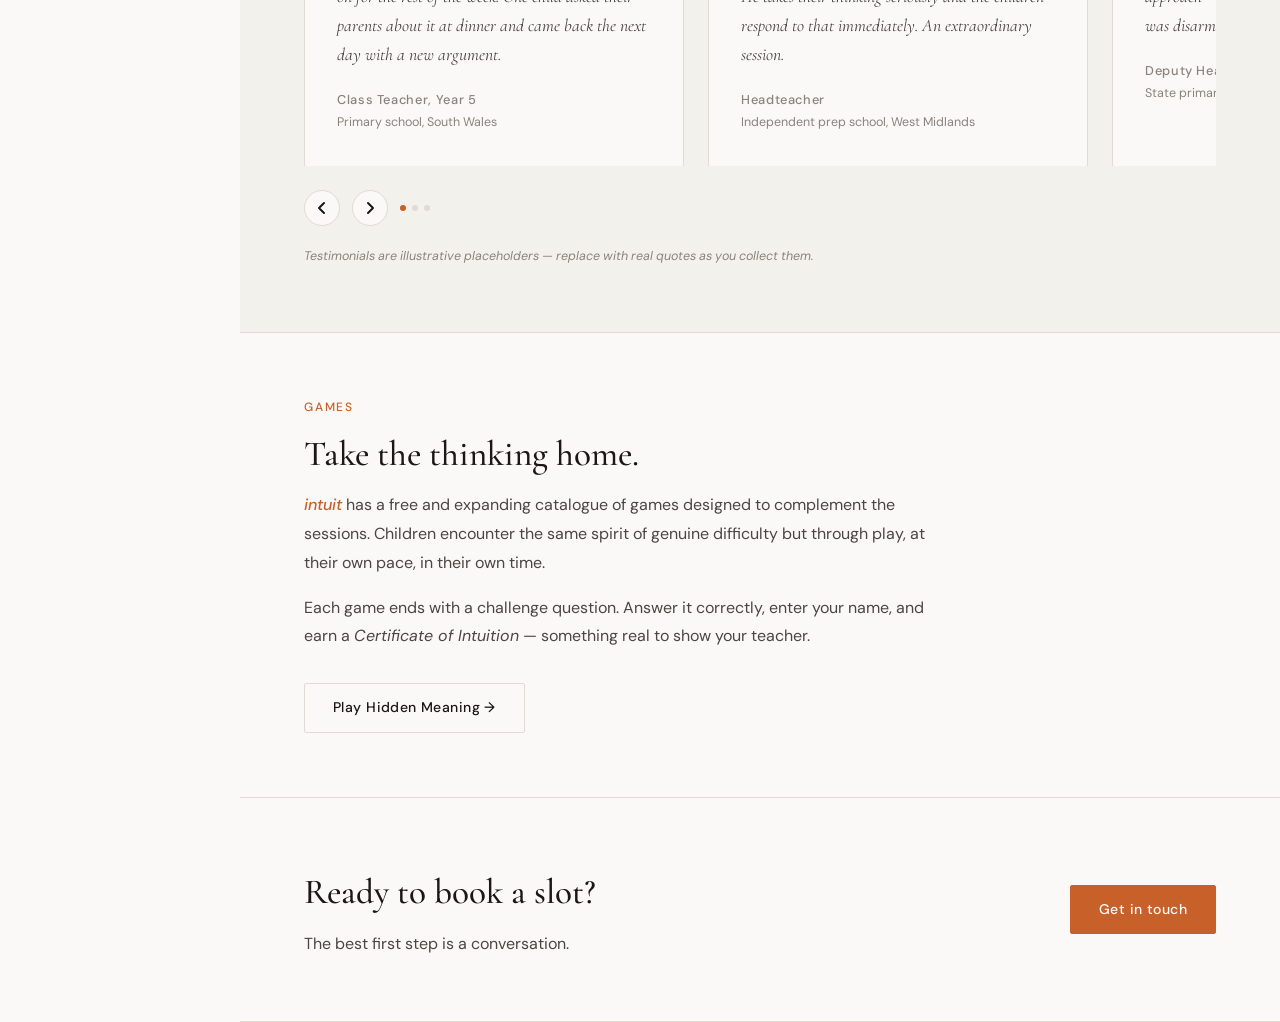
==== commit c764c7f7: "Enhance body text with details on stagecraft Expanded explanation of the approach to critical thinki" ====
--- a/index.html
+++ b/index.html
@@ -268,7 +268,7 @@
       <p class="eyebrow">What <span class="brand">intuit</span> does</p>
       <h2 class="section-title">Feel first. Think second.</h2>
       <p class="body-text">Grounded in real moral psychology, <span class="brand">intuit</span> gets children to feel big ideas before thinking about them. They encounter real problems and explore how their questions and answers are relevant to everyday life.</p>
-      <p class="body-text">This isn't P4C. We tap into awe, paradox and mystery in a way that can only be delivered by someone who has sat with these problems themselves. In doing so, we create the conditions for critical thinking to arise naturally.</p>
+      <p class="body-text">This isn't P4C. We tap into awe, paradox and mystery through stagecraft and a patchwork of bespoke artistic stimulus (music, story, image, object, etc.) delivered by someone who has sat with these problems themselves and can draw on them independently. In doing so, we create the conditions for critical thinking to arise naturally.</p>
       <div style="margin-top: 2rem;">
         <a href="sessions.html" class="btn btn-ghost">See what's on offer →</a>
       </div>
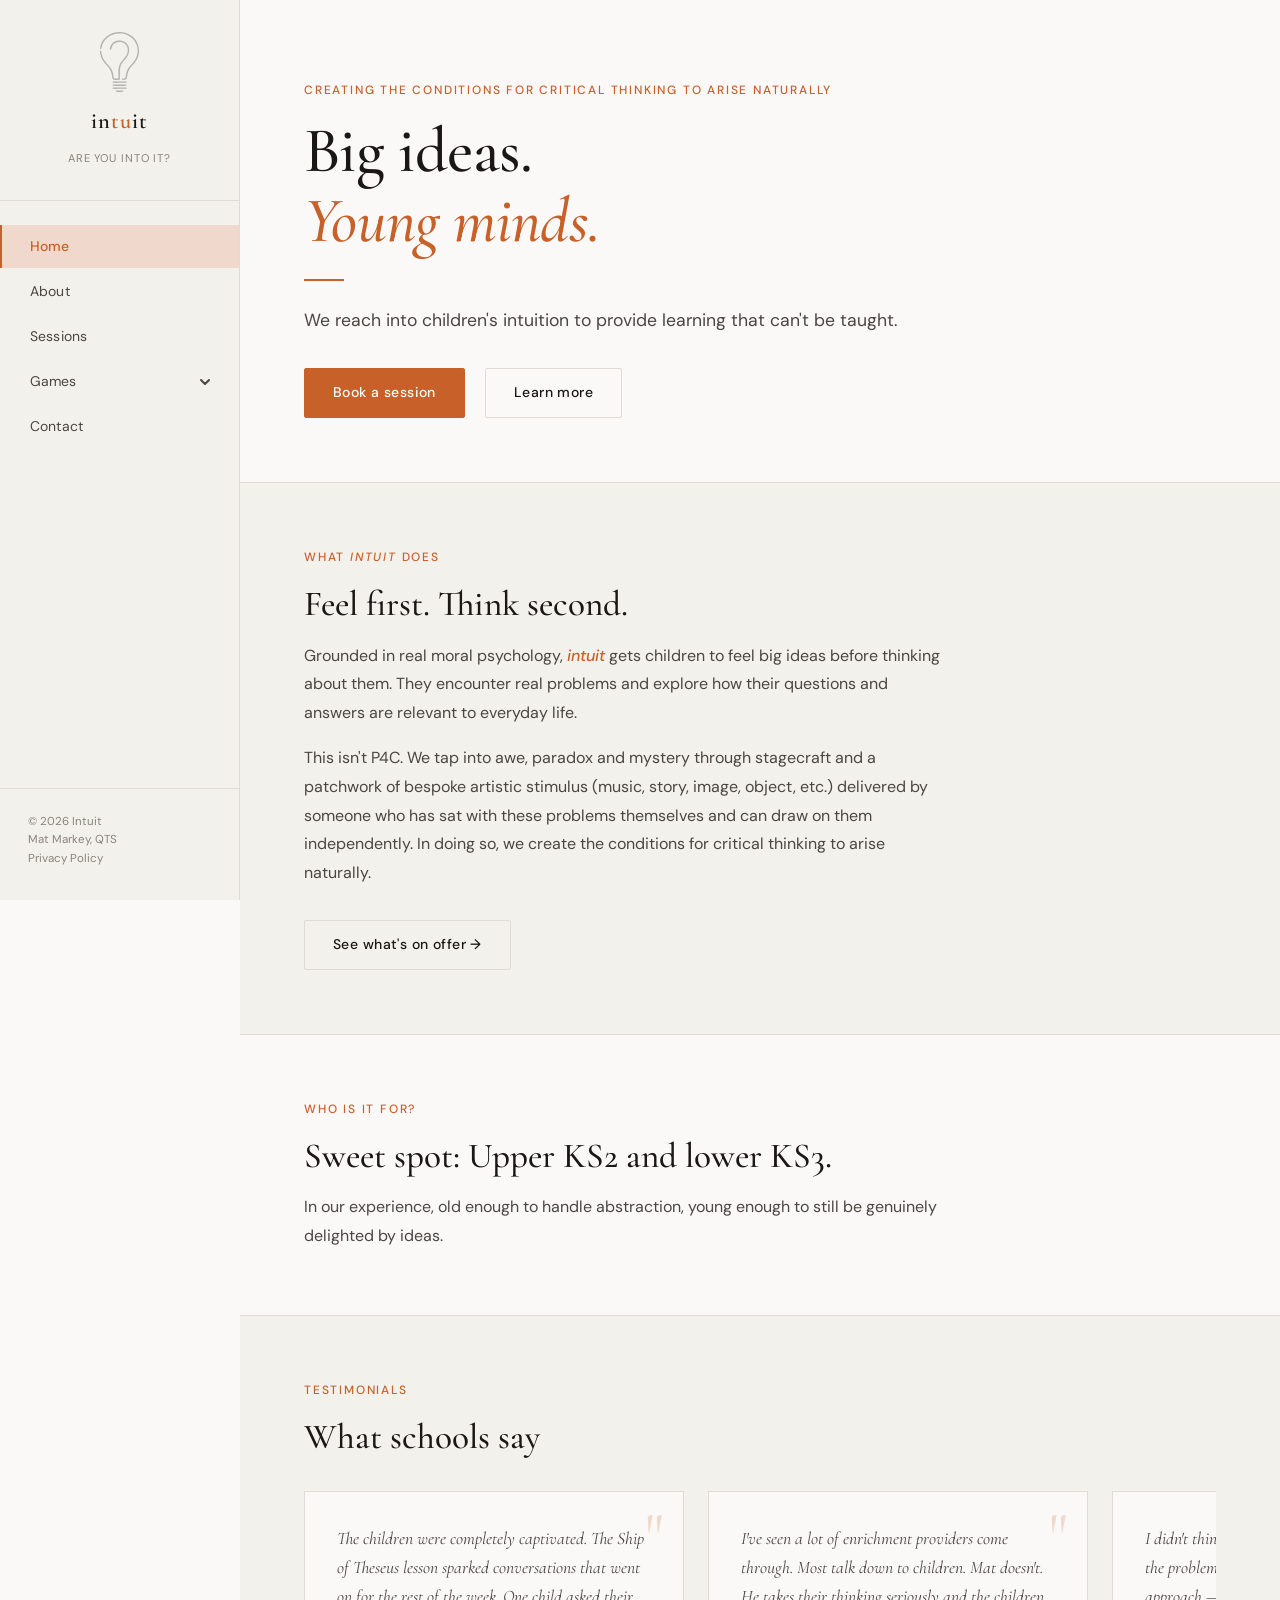
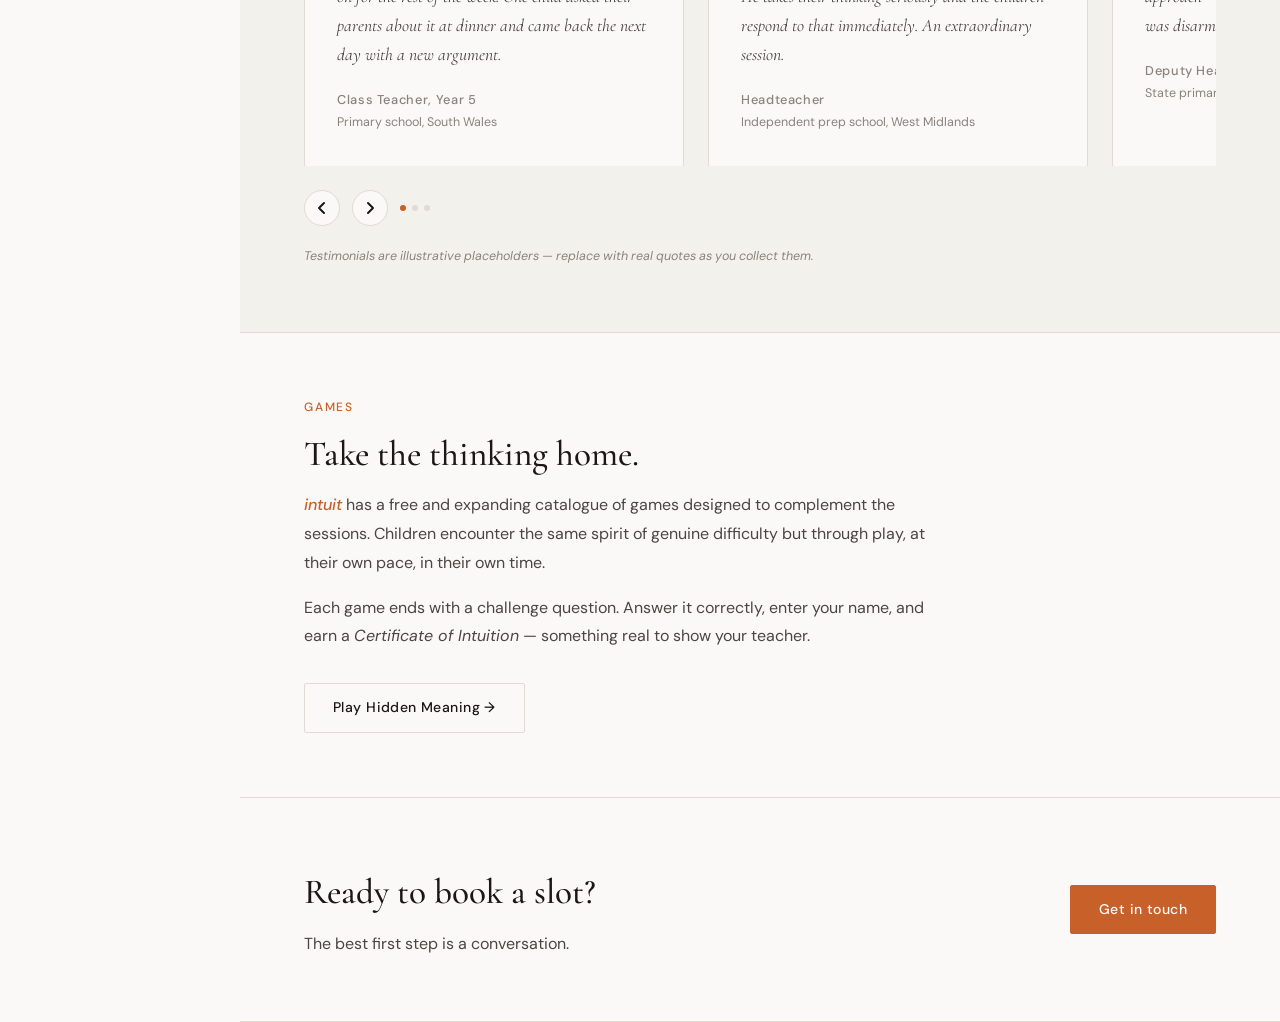
==== commit 1e58eb07: "Update body text for target audience description" ====
--- a/index.html
+++ b/index.html
@@ -279,7 +279,7 @@
     <div class="container">
       <p class="eyebrow">Who is it for?</p>
       <h2 class="section-title">Sweet spot: Upper KS2 and lower KS3.</h2>
-      <p class="body-text">Old enough to handle abstraction, young enough to still be genuinely delighted by ideas. Assemblies can be tailored for any age group from Year 3 upwards.</p>
+      <p class="body-text">In our experience, old enough to handle abstraction, young enough to still be genuinely delighted by ideas.</p>
     </div>
   </div>
 
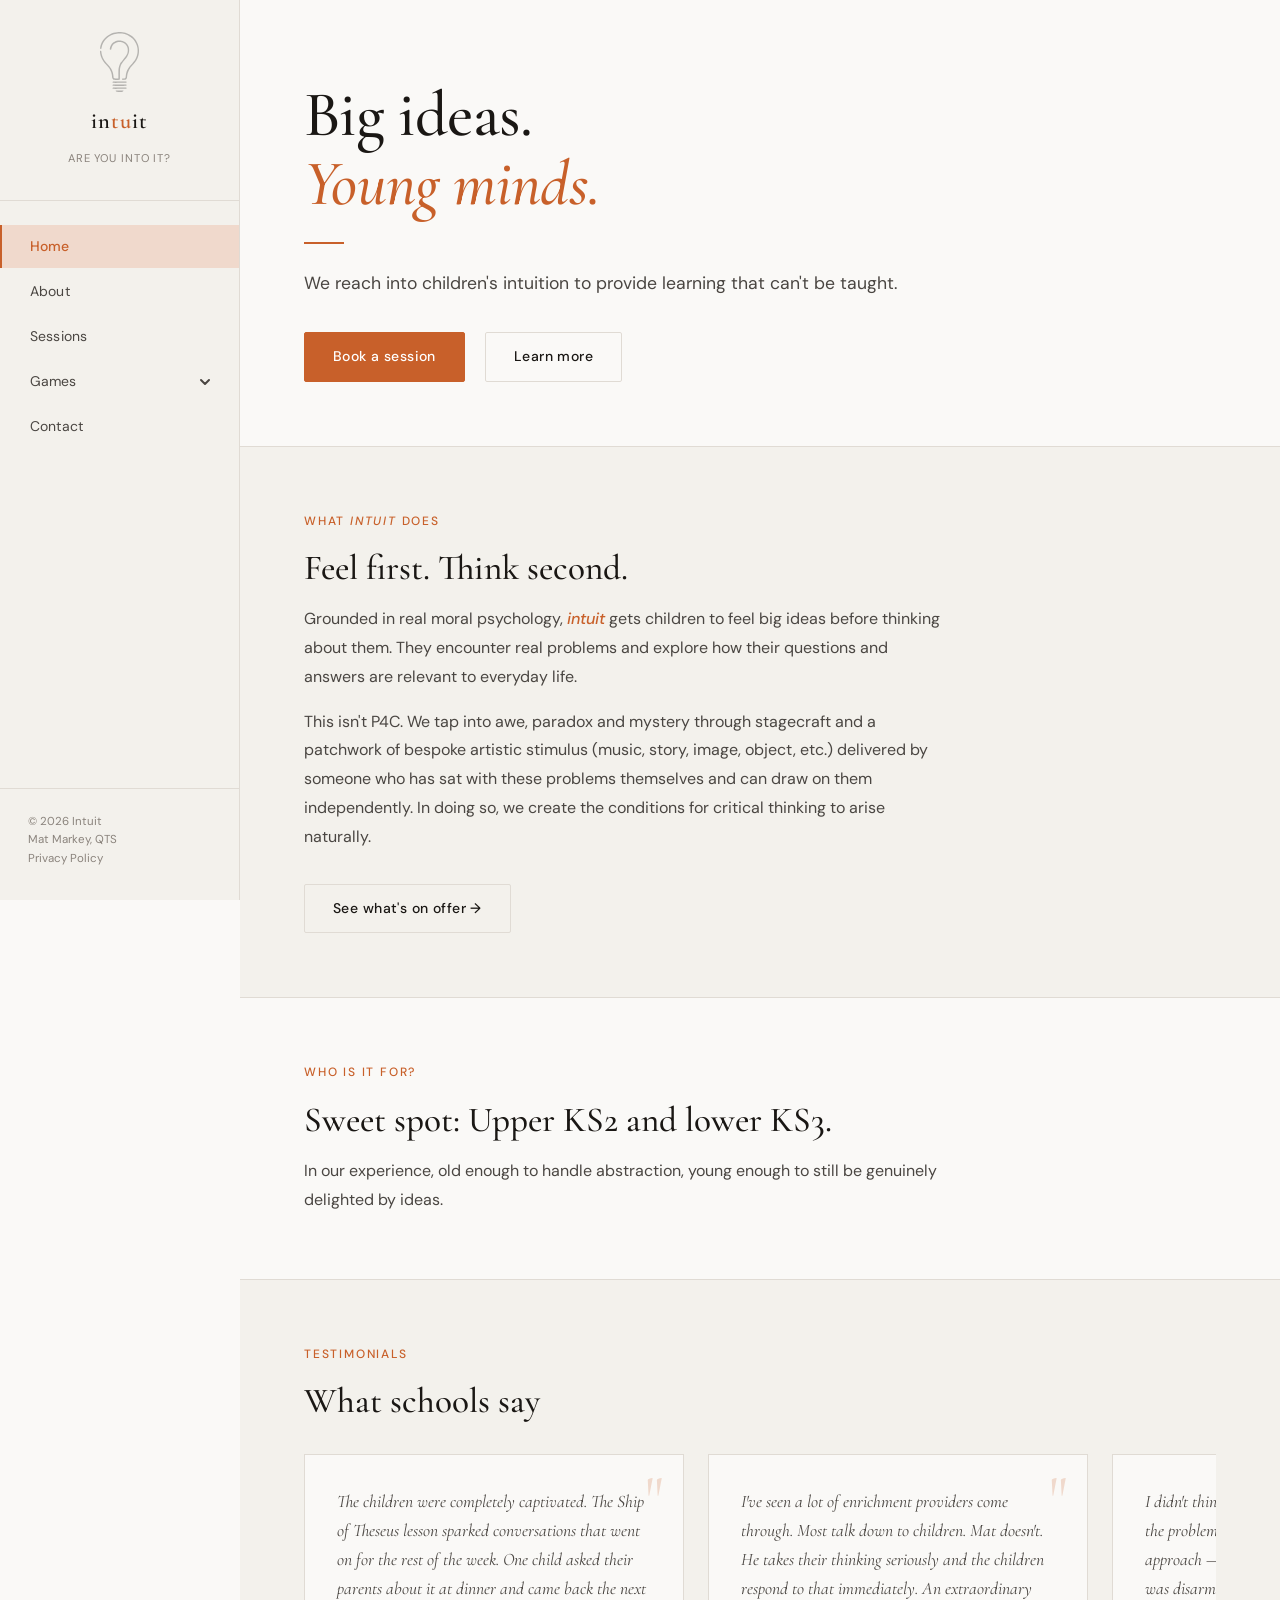
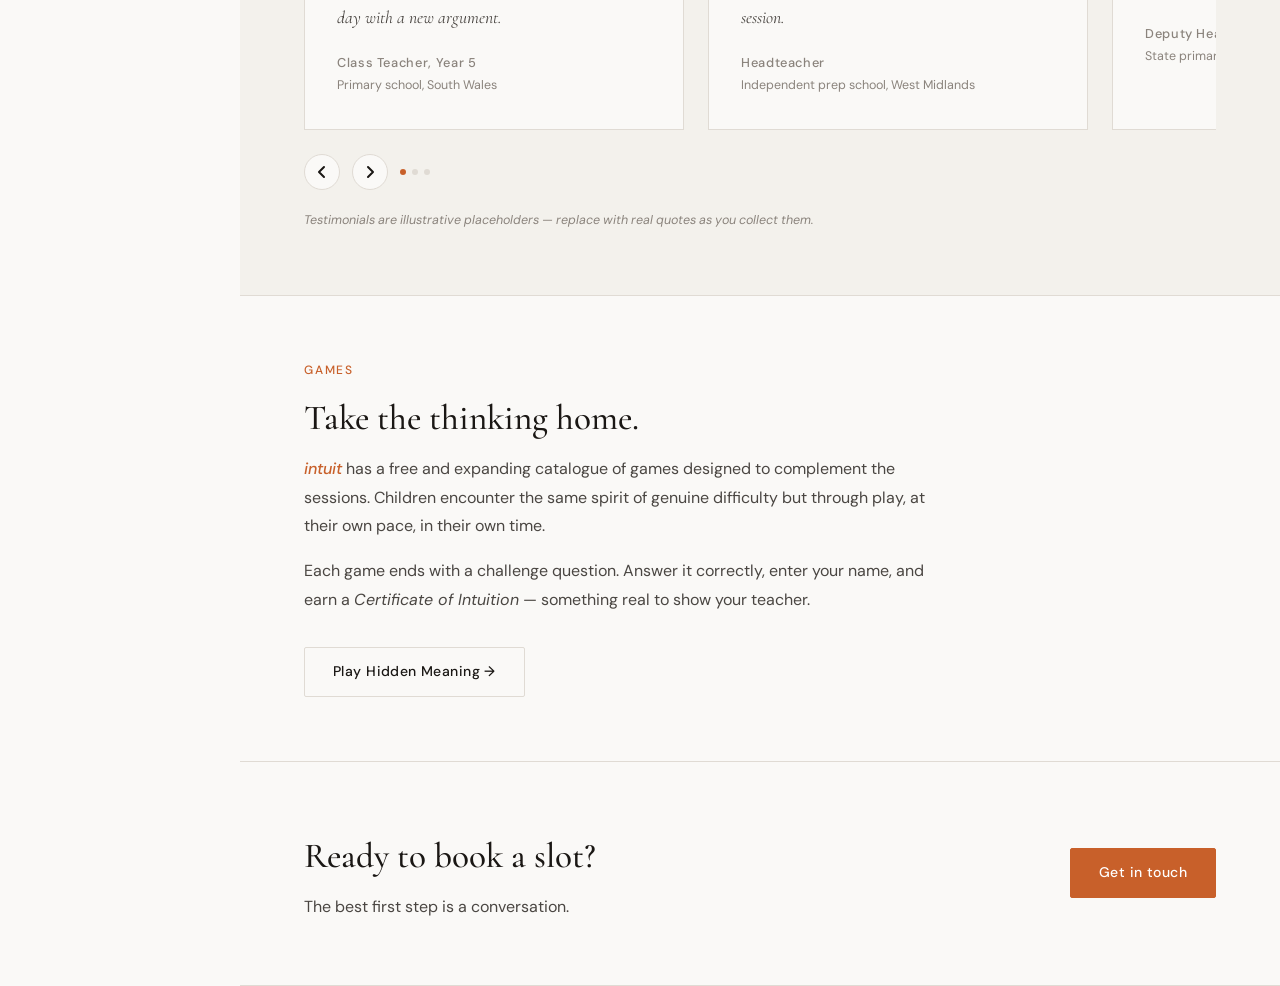
==== commit 25b2bdb0: "Remove eyebrow text from page hero Removed eyebrow paragraph from the hero section." ====
--- a/index.html
+++ b/index.html
@@ -253,7 +253,6 @@
 <main class="main">
 
   <div class="page-hero">
-    <p class="eyebrow fade-up">Creating the conditions for critical thinking to arise naturally</p>
     <h1 class="page-title fade-up delay-1">Big ideas.<br><em>Young minds.</em></h1>
     <div class="rule-accent fade-up delay-2"></div>
     <p class="page-intro fade-up delay-2">We reach into children's intuition to provide learning that can't be taught.</p>
--- a/css/style.css
+++ b/css/style.css
@@ -14,7 +14,10 @@
 }
 
 *, *::before, *::after { box-sizing: border-box; margin: 0; padding: 0; }
-html { scroll-behavior: smooth; }
+html {
+  scroll-behavior: smooth;
+  overflow-x: hidden;
+}
 
 body {
   font-family: 'DM Sans', sans-serif;
@@ -25,6 +28,8 @@
   -webkit-font-smoothing: antialiased;
   display: flex;
   min-height: 100vh;
+  overflow-x: hidden;
+  max-width: 100%;
 }
 
 /* ── SIDEBAR ── */
@@ -180,6 +185,8 @@
   margin-left: var(--sidebar-w);
   flex: 1;
   min-height: 100vh;
+  min-width: 0;
+  overflow-x: hidden;
 }
 
 /* ── PAGE SECTIONS ── */
@@ -508,6 +515,13 @@
   display: block;
 }
 
+/* ── CAROUSEL SHARED ── */
+.lesson-carousel-track-wrapper,
+.testimonial-track-wrapper {
+  overflow: hidden;
+  max-width: 100%;
+}
+
 /* ── ANIMATIONS ── */
 @keyframes fadeUp {
   from { opacity: 0; transform: translateY(20px); }
